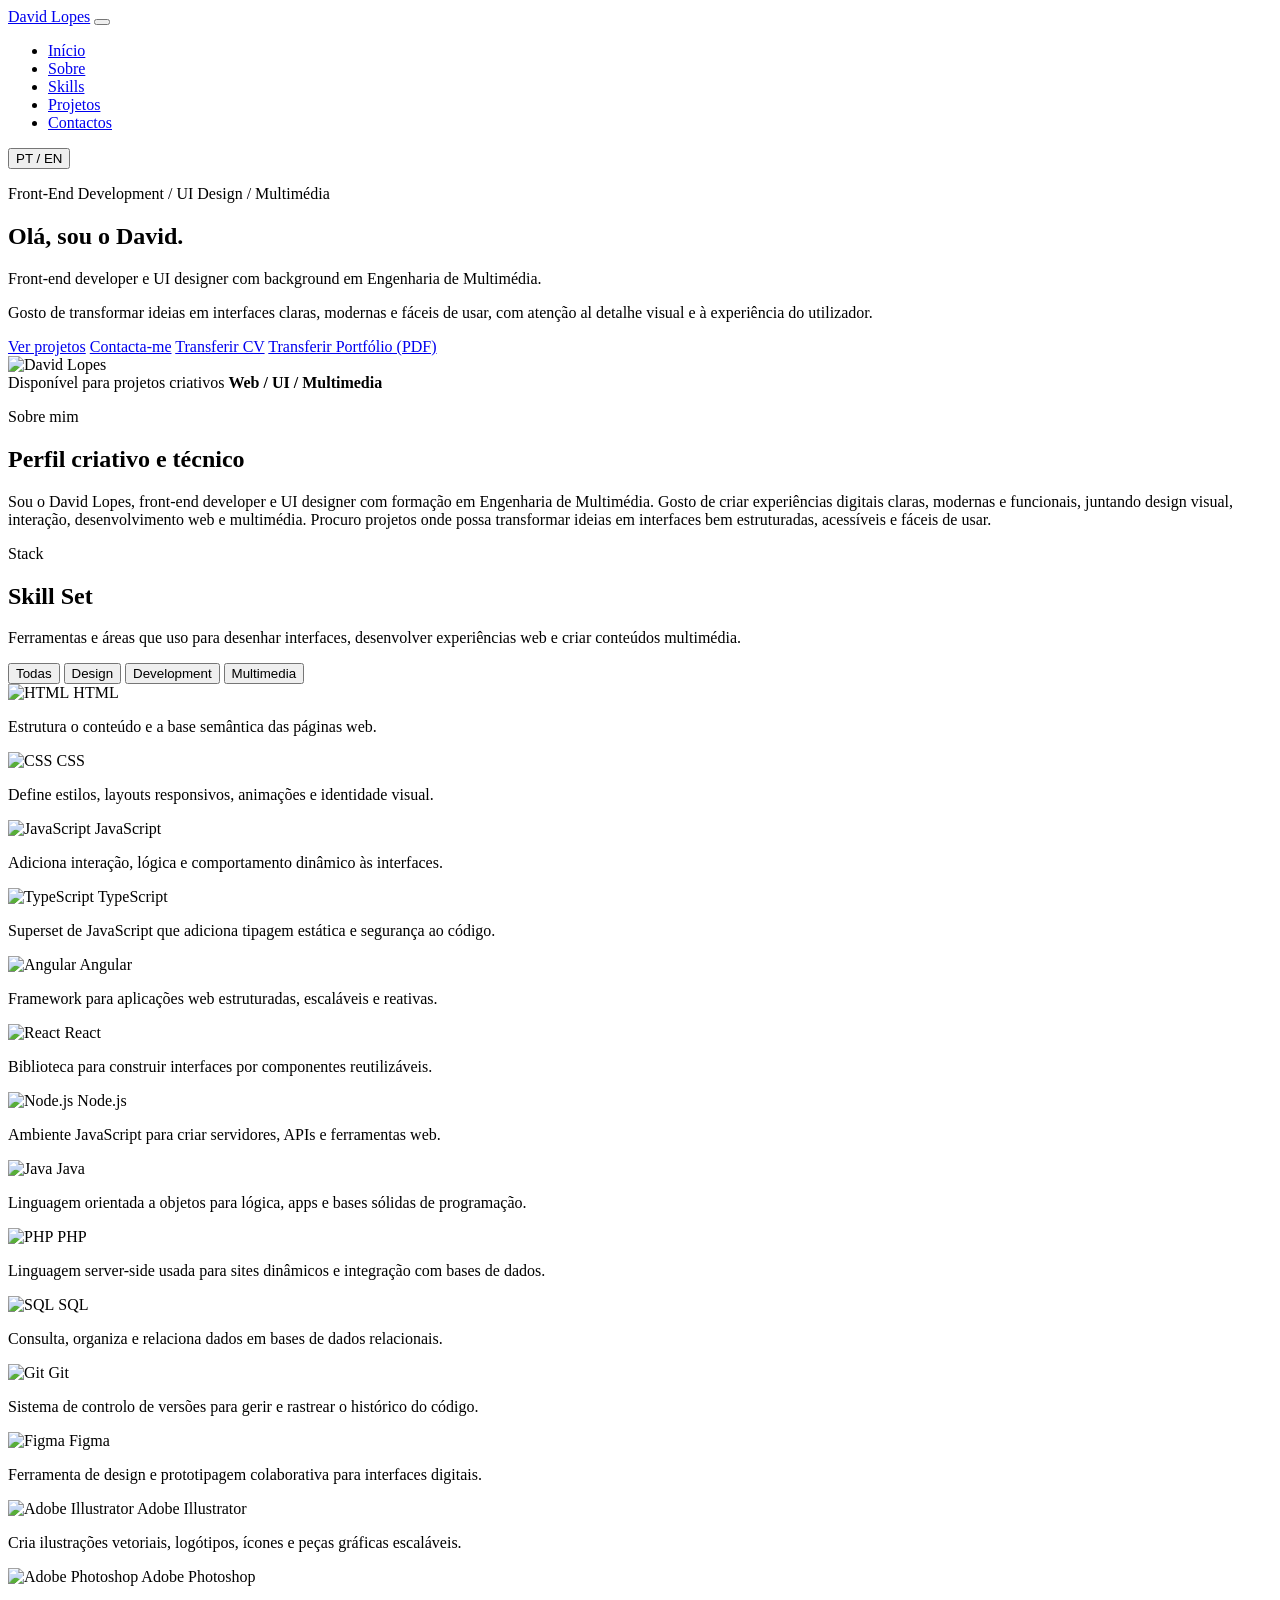
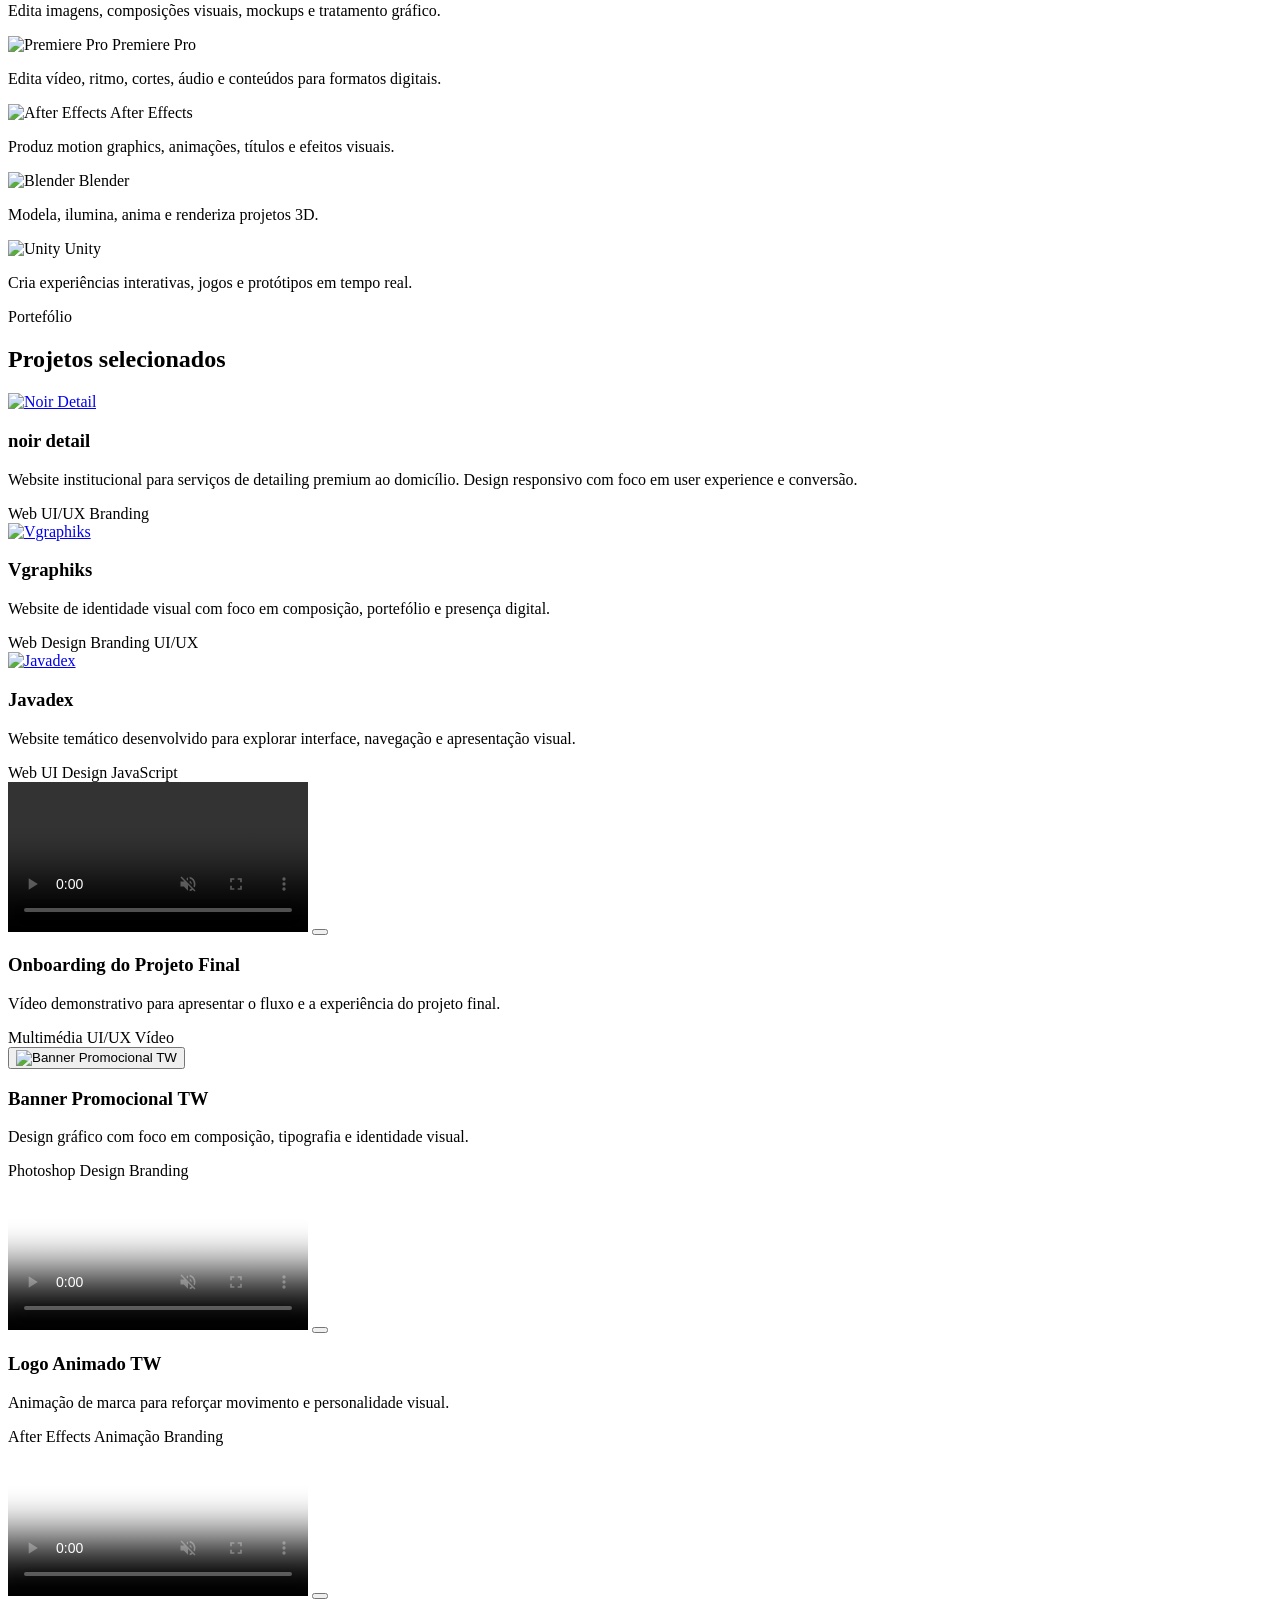
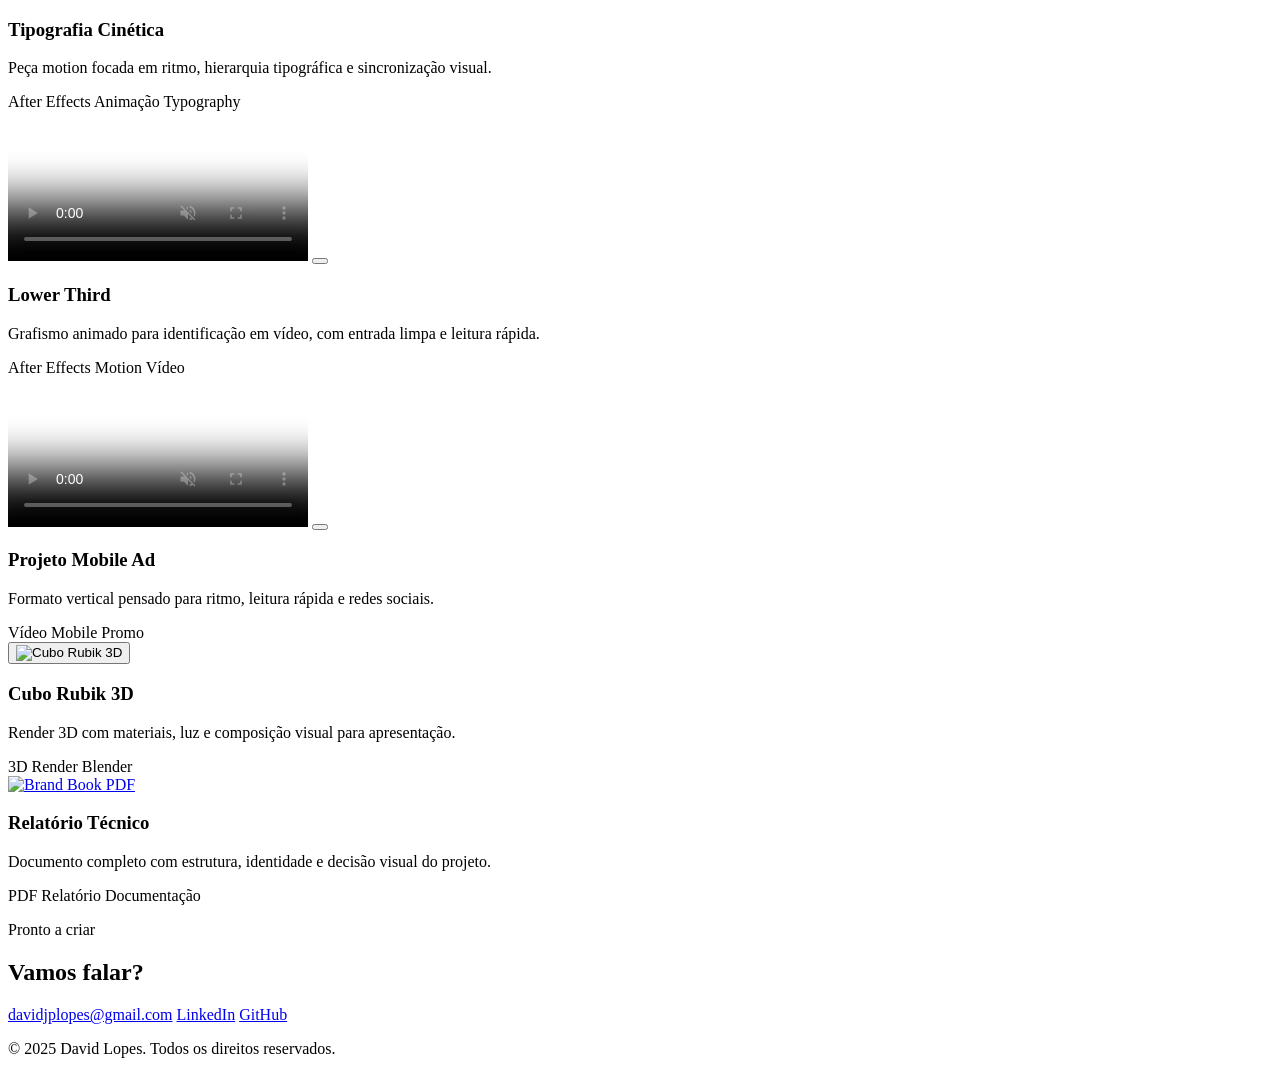
==== index.html @ 5ebc1734 "Add files via upload" ====
<!DOCTYPE html>
<html lang="pt-PT">
<head>
  <meta charset="UTF-8" />
  <meta name="viewport" content="width=device-width, initial-scale=1.0" />
  <meta name="description" content="Portefólio de David Lopes, front-end developer, UI designer e engenheiro multimédia." data-i18n-attr="content:meta.description" />
  <title data-i18n="meta.title">Portefólio | David Lopes</title>
  <link rel="icon" href="files/logo.svg" type="image/svg+xml" />
  <link rel="stylesheet" href="style.css" />
</head>
<body>
  <header class="site-header">
    <nav class="navbar" aria-label="Navegação principal" data-i18n-attr="aria-label:nav.aria">
      <a href="#home" class="logo">David Lopes</a>
      <button class="menu-toggle" type="button" aria-label="Abrir menu" aria-expanded="false" data-i18n-attr="aria-label:nav.menu">
        <span></span>
        <span></span>
        <span></span>
      </button>
      <ul class="nav-links">
        <li><a href="#home" data-i18n="nav.home">Início</a></li>
        <li><a href="#about" data-i18n="nav.about">Sobre</a></li>
        <li><a href="#skills" data-i18n="nav.skills">Skills</a></li>
        <li><a href="#projetos" data-i18n="nav.projects">Projetos</a></li>
        <li><a href="#contacto" data-i18n="nav.contacts">Contactos</a></li>
      </ul>
      <button class="language-toggle" type="button" aria-label="Switch to English" data-lang-toggle>
        <span data-i18n="language.current">PT</span>
        <span aria-hidden="true">/</span>
        <span data-i18n="language.next">EN</span>
      </button>
    </nav>
  </header>

  <main>
    <section id="home" class="hero section reveal">
      <div class="hero-content">
        <p class="eyebrow" data-i18n="hero.eyebrow">Front-End Development / UI Design / Multimédia</p>
        <h1 data-i18n="hero.title">Olá, sou o David.</h1>
        <p class="hero-kicker" data-i18n="hero.kicker">Front-end developer e UI designer com background em Engenharia de Multimédia.</p>
        <p class="hero-text" data-i18n="hero.text">Gosto de transformar ideias em interfaces claras, modernas e fáceis de usar, com atenção al detalhe visual e à experiência do utilizador.</p>
        <div class="hero-actions">
          <a class="button primary" href="#projetos" data-i18n="hero.projectsCta">Ver projetos</a>
          <a class="button secondary" href="#contacto" data-i18n="hero.contactCta">Contacta-me</a>
          <a class="button secondary" href="files/David_Lopes_CV.pdf" download data-i18n="hero.cvCta">Transferir CV</a>
          <a class="button secondary" href="files/David_Lopes_Portfolio.pdf" download data-i18n="hero.portfolioCta">Transferir Portfólio (PDF)</a>
        </div>
      </div>

      <div class="hero-visual">
        <div class="portrait-card">
          <img src="files/me.png" alt="David Lopes" />
          <div class="portrait-caption">
            <span data-i18n="hero.portraitLabel">Disponível para projetos criativos</span>
            <strong>Web / UI / Multimedia</strong>
          </div>
        </div>
      </div>
    </section>

    <section id="about" class="about section reveal">
      <div class="section-heading">
        <p class="eyebrow" data-i18n="about.eyebrow">Sobre mim</p>
        <h2 data-i18n="about.title">Perfil criativo e técnico</h2>
      </div>
      <div class="about-content">
        <p data-i18n="about.text">Sou o David Lopes, front-end developer e UI designer com formação em Engenharia de Multimédia. Gosto de criar experiências digitais claras, modernas e funcionais, juntando design visual, interação, desenvolvimento web e multimédia. Procuro projetos onde possa transformar ideias em interfaces bem estruturadas, acessíveis e fáceis de usar.</p>
      </div>
    </section>

    <section id="skills" class="skills-section section reveal">
      <div class="section-heading">
        <p class="eyebrow" data-i18n="skills.eyebrow">Stack</p>
        <h2 data-i18n="skills.title">Skill Set</h2>
        <p class="section-intro" data-i18n="skills.intro">Ferramentas e áreas que uso para desenhar interfaces, desenvolver experiências web e criar conteúdos multimédia.</p>
      </div>
      <div class="skill-categories" aria-label="Categorias de competências" data-i18n-attr="aria-label:skills.categoriesAria">
        <button class="category-btn active" data-filter="all" data-i18n="skills.filter.all">Todas</button>
        <button class="category-btn" data-filter="design" data-i18n="skills.design">Design</button>
        <button class="category-btn" data-filter="development" data-i18n="skills.development">Development</button>
        <button class="category-btn" data-filter="multimedia" data-i18n="skills.multimedia">Multimedia</button>
      </div>
      <div class="skills-grid">
        <article class="skill-card" tabindex="0" data-category="development">
          <img src="https://skillicons.dev/icons?i=html" alt="HTML" />
          <span>HTML</span>
          <p class="skill-summary" data-i18n="skills.summary.html">Estrutura o conteúdo e a base semântica das páginas web.</p>
        </article>
        <article class="skill-card" tabindex="0" data-category="development">
          <img src="https://skillicons.dev/icons?i=css" alt="CSS" />
          <span>CSS</span>
          <p class="skill-summary" data-i18n="skills.summary.css">Define estilos, layouts responsivos, animações e identidade visual.</p>
        </article>
        <article class="skill-card" tabindex="0" data-category="development">
          <img src="https://skillicons.dev/icons?i=js" alt="JavaScript" />
          <span>JavaScript</span>
          <p class="skill-summary" data-i18n="skills.summary.javascript">Adiciona interação, lógica e comportamento dinâmico às interfaces.</p>
        </article>
        <article class="skill-card" tabindex="0" data-category="development">
          <img src="https://skillicons.dev/icons?i=ts" alt="TypeScript" />
          <span>TypeScript</span>
          <p class="skill-summary" data-i18n="skills.summary.typescript">Superset de JavaScript que adiciona tipagem estática e segurança ao código.</p>
        </article>
        <article class="skill-card" tabindex="0" data-category="development">
          <img src="https://skillicons.dev/icons?i=angular" alt="Angular" />
          <span>Angular</span>
          <p class="skill-summary" data-i18n="skills.summary.angular">Framework para aplicações web estruturadas, escaláveis e reativas.</p>
        </article>
        <article class="skill-card" tabindex="0" data-category="development">
          <img src="https://skillicons.dev/icons?i=react" alt="React" />
          <span>React</span>
          <p class="skill-summary" data-i18n="skills.summary.react">Biblioteca para construir interfaces por componentes reutilizáveis.</p>
        </article>
        <article class="skill-card" tabindex="0" data-category="development">
          <img src="https://skillicons.dev/icons?i=nodejs" alt="Node.js" />
          <span>Node.js</span>
          <p class="skill-summary" data-i18n="skills.summary.nodejs">Ambiente JavaScript para criar servidores, APIs e ferramentas web.</p>
        </article>
        <article class="skill-card" tabindex="0" data-category="development">
          <img src="https://skillicons.dev/icons?i=java" alt="Java" />
          <span>Java</span>
          <p class="skill-summary" data-i18n="skills.summary.java">Linguagem orientada a objetos para lógica, apps e bases sólidas de programação.</p>
        </article>
        <article class="skill-card" tabindex="0" data-category="development">
          <img src="https://skillicons.dev/icons?i=php" alt="PHP" />
          <span>PHP</span>
          <p class="skill-summary" data-i18n="skills.summary.php">Linguagem server-side usada para sites dinâmicos e integração com bases de dados.</p>
        </article>
        <article class="skill-card" tabindex="0" data-category="development">
          <img class="framed-skill-icon" src="https://cdn.jsdelivr.net/gh/devicons/devicon/icons/azuresqldatabase/azuresqldatabase-original.svg" alt="SQL" />
          <span>SQL</span>
          <p class="skill-summary" data-i18n="skills.summary.sql">Consulta, organiza e relaciona dados em bases de dados relacionais.</p>
        </article>
        <article class="skill-card" tabindex="0" data-category="development">
          <img src="https://skillicons.dev/icons?i=git" alt="Git" />
          <span>Git</span>
          <p class="skill-summary" data-i18n="skills.summary.git">Sistema de controlo de versões para gerir e rastrear o histórico do código.</p>
        </article>
        <article class="skill-card" tabindex="0" data-category="design">
          <img src="https://skillicons.dev/icons?i=figma" alt="Figma" />
          <span>Figma</span>
          <p class="skill-summary" data-i18n="skills.summary.figma">Ferramenta de design e prototipagem colaborativa para interfaces digitais.</p>
        </article>
        <article class="skill-card" tabindex="0" data-category="design">
          <img src="https://skillicons.dev/icons?i=ai" alt="Adobe Illustrator" />
          <span>Adobe Illustrator</span>
          <p class="skill-summary" data-i18n="skills.summary.illustrator">Cria ilustrações vetoriais, logótipos, ícones e peças gráficas escaláveis.</p>
        </article>
        <article class="skill-card" tabindex="0" data-category="design multimedia">
          <img src="https://skillicons.dev/icons?i=ps" alt="Adobe Photoshop" />
          <span>Adobe Photoshop</span>
          <p class="skill-summary" data-i18n="skills.summary.photoshop">Edita imagens, composições visuais, mockups e tratamento gráfico.</p>
        </article>
        <article class="skill-card" tabindex="0" data-category="multimedia">
          <img src="https://skillicons.dev/icons?i=pr" alt="Premiere Pro" />
          <span>Premiere Pro</span>
          <p class="skill-summary" data-i18n="skills.summary.premiere">Edita vídeo, ritmo, cortes, áudio e conteúdos para formatos digitais.</p>
        </article>
        <article class="skill-card" tabindex="0" data-category="multimedia">
          <img src="https://skillicons.dev/icons?i=ae" alt="After Effects" />
          <span>After Effects</span>
          <p class="skill-summary" data-i18n="skills.summary.afterEffects">Produz motion graphics, animações, títulos e efeitos visuais.</p>
        </article>
        <article class="skill-card" tabindex="0" data-category="multimedia design">
          <img src="https://skillicons.dev/icons?i=blender" alt="Blender" />
          <span>Blender</span>
          <p class="skill-summary" data-i18n="skills.summary.blender">Modela, ilumina, anima e renderiza projetos 3D.</p>
        </article>
        <article class="skill-card" tabindex="0" data-category="multimedia">
          <img src="https://skillicons.dev/icons?i=unity" alt="Unity" />
          <span>Unity</span>
          <p class="skill-summary" data-i18n="skills.summary.unity">Cria experiências interativas, jogos e protótipos em tempo real.</p>
        </article>
      </div>
    </section>

    <section id="projetos" class="projects section reveal">
      <div class="section-heading">
        <p class="eyebrow" data-i18n="projects.eyebrow">Portefólio</p>
        <h2 data-i18n="projects.title">Projetos selecionados</h2>
      </div>

      <div class="projects-grid">
        <!-- WEBSITES -->
        <article class="project-card">
          <a class="image-button" href="https://dlopes02.github.io/NoirDetail/" target="_blank" rel="noreferrer" aria-label="Abrir Noir Detail" data-i18n-attr="aria-label:projects.noirDetailAria">
            <img src="files/noir_detail.svg" alt="Noir Detail" />
          </a>
          <div class="project-info">
            <h3 data-i18n="projects.noirDetail.title">noir detail</h3>
            <p data-i18n="projects.noirDetail.text">Website institucional para serviços de detailing premium ao domicílio. Design responsivo com foco em user experience e conversão.</p>
            <div class="tags">
              <span>Web</span>
              <span>UI/UX</span>
              <span>Branding</span>
            </div>
          </div>
        </article>

        <article class="project-card">
          <a class="image-button" href="https://dlopes02.github.io/V.GRAPHIKS/" target="_blank" rel="noreferrer" aria-label="Abrir Vgraphiks" data-i18n-attr="aria-label:projects.vgraphiksAria">
            <img src="files/vgraphiks.png" alt="Vgraphiks" />
          </a>
          <div class="project-info">
            <h3 data-i18n="projects.vgraphiks.title">Vgraphiks</h3>
            <p data-i18n="projects.vgraphiks.text">Website de identidade visual com foco em composição, portefólio e presença digital.</p>
            <div class="tags">
              <span>Web Design</span>
              <span>Branding</span>
              <span>UI/UX</span>
            </div>
          </div>
        </article>

        <article class="project-card">
          <a class="image-button" href="https://dlopes02.github.io/javadex/" target="_blank" rel="noreferrer" aria-label="Abrir Javadex" data-i18n-attr="aria-label:projects.javadexAria">
            <img src="files/javadex.png" alt="Javadex" />
          </a>
          <div class="project-info">
            <h3 data-i18n="projects.javadex.title">Javadex</h3>
            <p data-i18n="projects.javadex.text">Website temático desenvolvido para explorar interface, navegação e apresentação visual.</p>
            <div class="tags">
              <span>Web</span>
              <span>UI Design</span>
              <span>JavaScript</span>
            </div>
          </div>
        </article>


        <!-- MULTIMEDIA -->
        <article class="project-card">
          <div class="project-media video-container">
            <video class="gallery-video" muted playsinline controls preload="metadata">
              <source src="files/Final_Render_1.mp4" type="video/mp4" />
            </video>
            <button class="video-play" type="button" aria-label="Reproduzir vídeo" data-i18n-attr="aria-label:projects.playVideoAria"></button>
          </div>
          <div class="project-info">
            <h3 data-i18n="projects.final.title">Onboarding do Projeto Final</h3>
            <p data-i18n="projects.final.text">Vídeo demonstrativo para apresentar o fluxo e a experiência do projeto final.</p>
            <div class="tags">
              <span data-i18n="tags.multimedia">Multimédia</span>
              <span>UI/UX</span>
              <span data-i18n="tags.video">Vídeo</span>
            </div>
          </div>
        </article>

        <article class="project-card">
          <button class="image-button" type="button" aria-label="Abrir Banner Promocional TW" data-i18n-attr="aria-label:projects.bannerAria">
            <img src="files/ad_logo.png" alt="Banner Promocional TW" />
          </button>
          <div class="project-info">
            <h3 data-i18n="projects.banner.title">Banner Promocional TW</h3>
            <p data-i18n="projects.banner.text">Design gráfico com foco em composição, tipografia e identidade visual.</p>
            <div class="tags">
              <span>Photoshop</span>
              <span>Design</span>
              <span>Branding</span>
            </div>
          </div>
        </article>

        <article class="project-card">
          <div class="project-media video-container">
            <video class="gallery-video" muted playsinline controls preload="metadata" poster="files/logo_animado_thumb.jpg">
              <source src="files/logo_com_som_final.mp4" type="video/mp4" />
            </video>
            <button class="video-play" type="button" aria-label="Reproduzir vídeo" data-i18n-attr="aria-label:projects.playVideoAria"></button>
          </div>
          <div class="project-info">
            <h3 data-i18n="projects.logo.title">Logo Animado TW</h3>
            <p data-i18n="projects.logo.text">Animação de marca para reforçar movimento e personalidade visual.</p>
            <div class="tags">
              <span>After Effects</span>
              <span data-i18n="tags.animation">Animação</span>
              <span>Branding</span>
            </div>
          </div>
        </article>

        <article class="project-card">
          <div class="project-media video-container">
            <video class="gallery-video" muted playsinline controls preload="metadata" poster="files/kinetic_typo.png">
              <source src="files/Tipografia_Cinetica.mp4" type="video/mp4" />
            </video>
            <button class="video-play" type="button" aria-label="Reproduzir vídeo" data-i18n-attr="aria-label:projects.playVideoAria"></button>
          </div>
          <div class="project-info">
            <h3 data-i18n="projects.kinetic.title">Tipografia Cinética</h3>
            <p data-i18n="projects.kinetic.text">Peça motion focada em ritmo, hierarquia tipográfica e sincronização visual.</p>
            <div class="tags">
              <span>After Effects</span>
              <span data-i18n="tags.animation">Animação</span>
              <span>Typography</span>
            </div>
          </div>
        </article>

        <article class="project-card">
          <div class="project-media video-container">
            <video class="gallery-video" muted playsinline controls preload="metadata" poster="files/lower_third.png">
              <source src="files/Lower_third.mp4" type="video/mp4" />
            </video>
            <button class="video-play" type="button" aria-label="Reproduzir vídeo" data-i18n-attr="aria-label:projects.playVideoAria"></button>
          </div>
          <div class="project-info">
            <h3 data-i18n="projects.lowerThird.title">Lower Third</h3>
            <p data-i18n="projects.lowerThird.text">Grafismo animado para identificação em vídeo, com entrada limpa e leitura rápida.</p>
            <div class="tags">
              <span>After Effects</span>
              <span>Motion</span>
              <span data-i18n="tags.video">Vídeo</span>
            </div>
          </div>
        </article>

        <article class="project-card">
          <div class="project-media video-container">
            <video class="gallery-video" muted playsinline controls preload="metadata" poster="files/mobile_ad_thumb.jpg">
              <source src="files/ad_mobile_projeto.mp4" type="video/mp4" />
            </video>
            <button class="video-play" type="button" aria-label="Reproduzir vídeo" data-i18n-attr="aria-label:projects.playVideoAria"></button>
          </div>
          <div class="project-info">
            <h3 data-i18n="projects.mobile.title">Projeto Mobile Ad</h3>
            <p data-i18n="projects.mobile.text">Formato vertical pensado para ritmo, leitura rápida e redes sociais.</p>
            <div class="tags">
              <span data-i18n="tags.video">Vídeo</span>
              <span>Mobile</span>
              <span>Promo</span>
            </div>
          </div>
        </article>


        <!-- 3D -->
        <article class="project-card">
          <button class="image-button" type="button" aria-label="Abrir Cubo Rubik 3D" data-i18n-attr="aria-label:projects.cubeAria">
            <img src="files/cubo_rubik.jpg" alt="Cubo Rubik 3D" />
          </button>
          <div class="project-info">
            <h3>Cubo Rubik 3D</h3>
            <p data-i18n="projects.cube.text">Render 3D com materiais, luz e composição visual para apresentação.</p>
            <div class="tags">
              <span>3D</span>
              <span>Render</span>
              <span>Blender</span>
            </div>
          </div>
        </article>


        <!-- PDF -->
        <article class="project-card">
          <a class="image-button" href="files/Brand_Book.pdf" target="_blank" rel="noreferrer" aria-label="Abrir Brand Book PDF" data-i18n-attr="aria-label:projects.brandBookAria">
            <img src="files/brandbook.png" alt="Brand Book PDF" />
          </a>
          <div class="project-info">
            <h3 data-i18n="projects.report.title">Relatório Técnico</h3>
            <p data-i18n="projects.report.text">Documento completo com estrutura, identidade e decisão visual do projeto.</p>
            <div class="tags">
              <span>PDF</span>
              <span data-i18n="tags.report">Relatório</span>
              <span data-i18n="tags.documentation">Documentação</span>
            </div>
          </div>
        </article>
      </div>
    </section>
    

    <section id="contacto" class="contact section reveal">
      <div>
        <p class="eyebrow" data-i18n="contact.eyebrow">Pronto a criar</p>
        <h2 data-i18n="contact.title">Vamos falar?</h2>
      </div>
      <div class="contact-actions">
        <a class="button primary" href="https://mail.google.com/mail/?view=cm&fs=1&to=davidjplopes@gmail.com" target="_blank" rel="noreferrer">davidjplopes@gmail.com</a>
        <a class="button secondary" href="https://www.linkedin.com/in/david-lopes-774a16228/" target="_blank" rel="noreferrer">LinkedIn</a>
        <a class="button secondary" href="https://github.com/dlopes02" target="_blank" rel="noreferrer">GitHub</a>
      </div>
    </section>
  </main>

  <footer class="site-footer">
    <p data-i18n="footer.rights">&copy; 2025 David Lopes. Todos os direitos reservados.</p>
  </footer>

  <script src="script.js"></script>
</body>
</html>
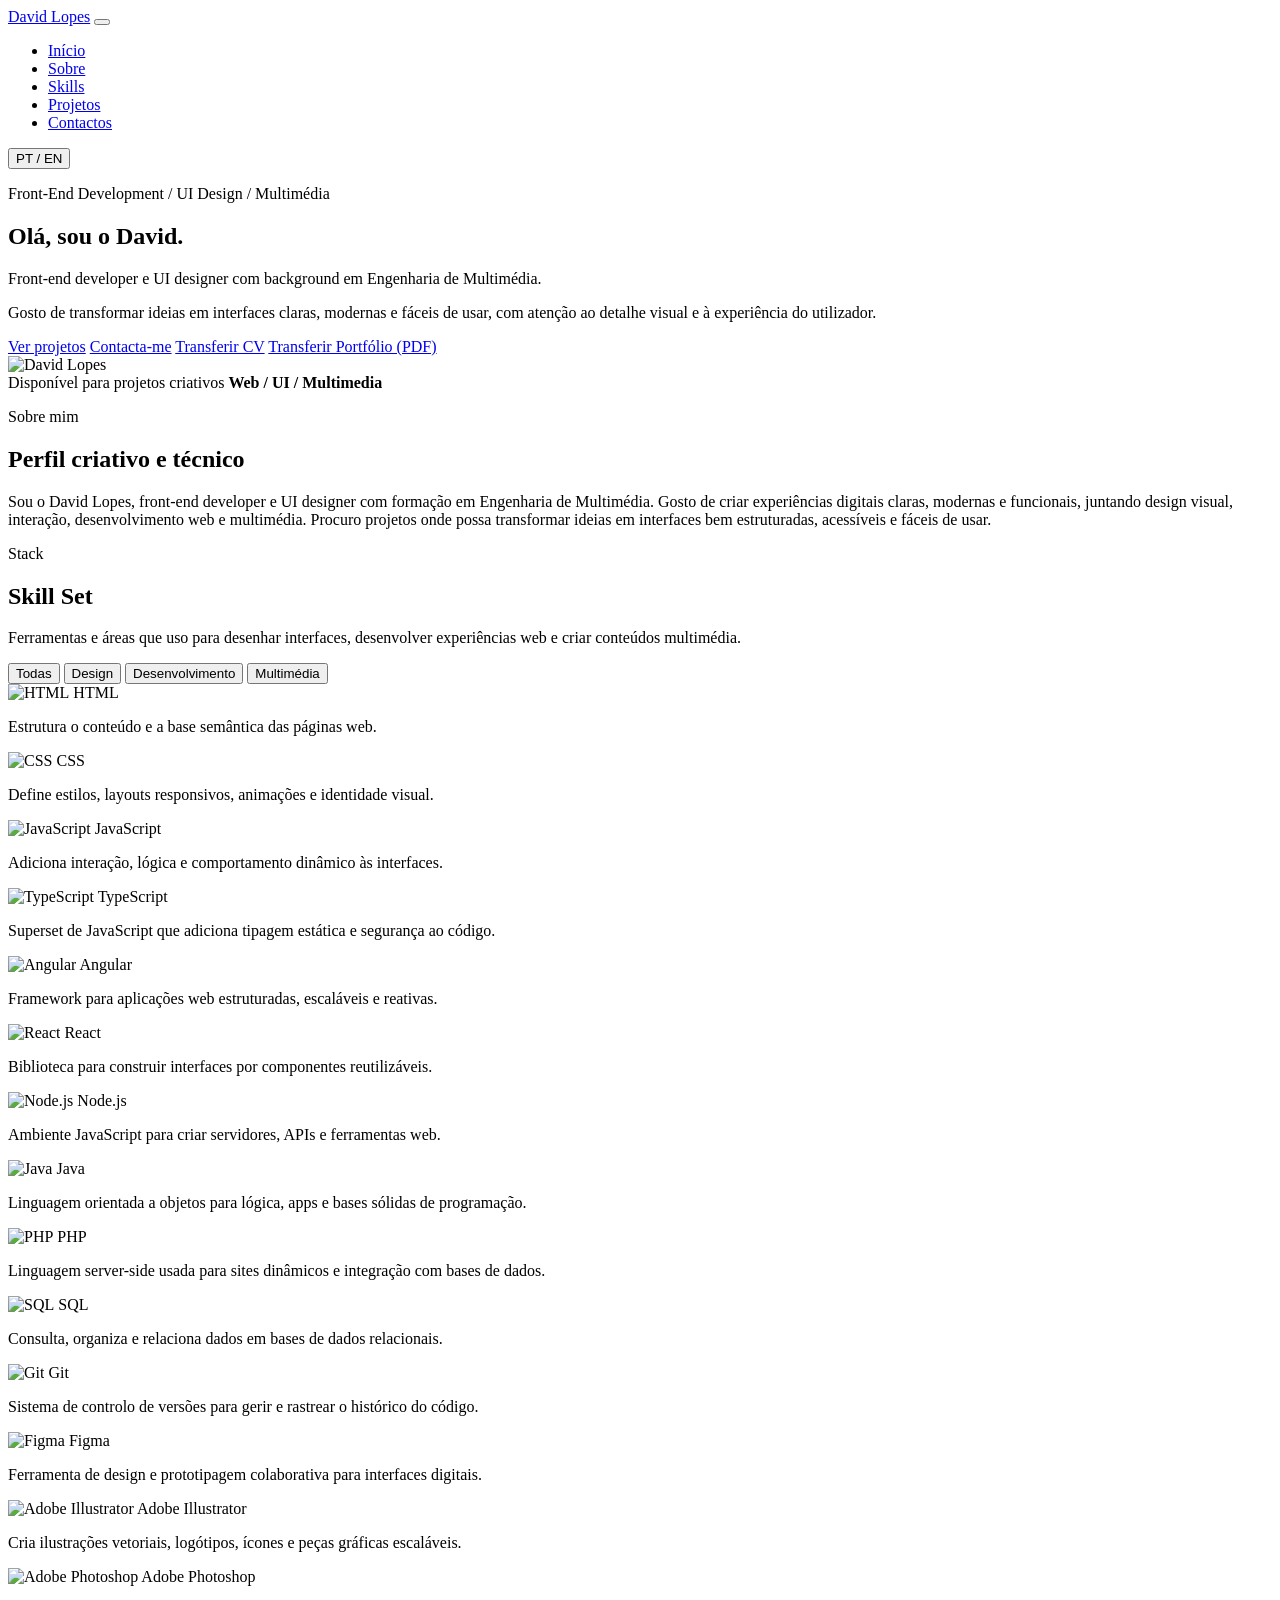
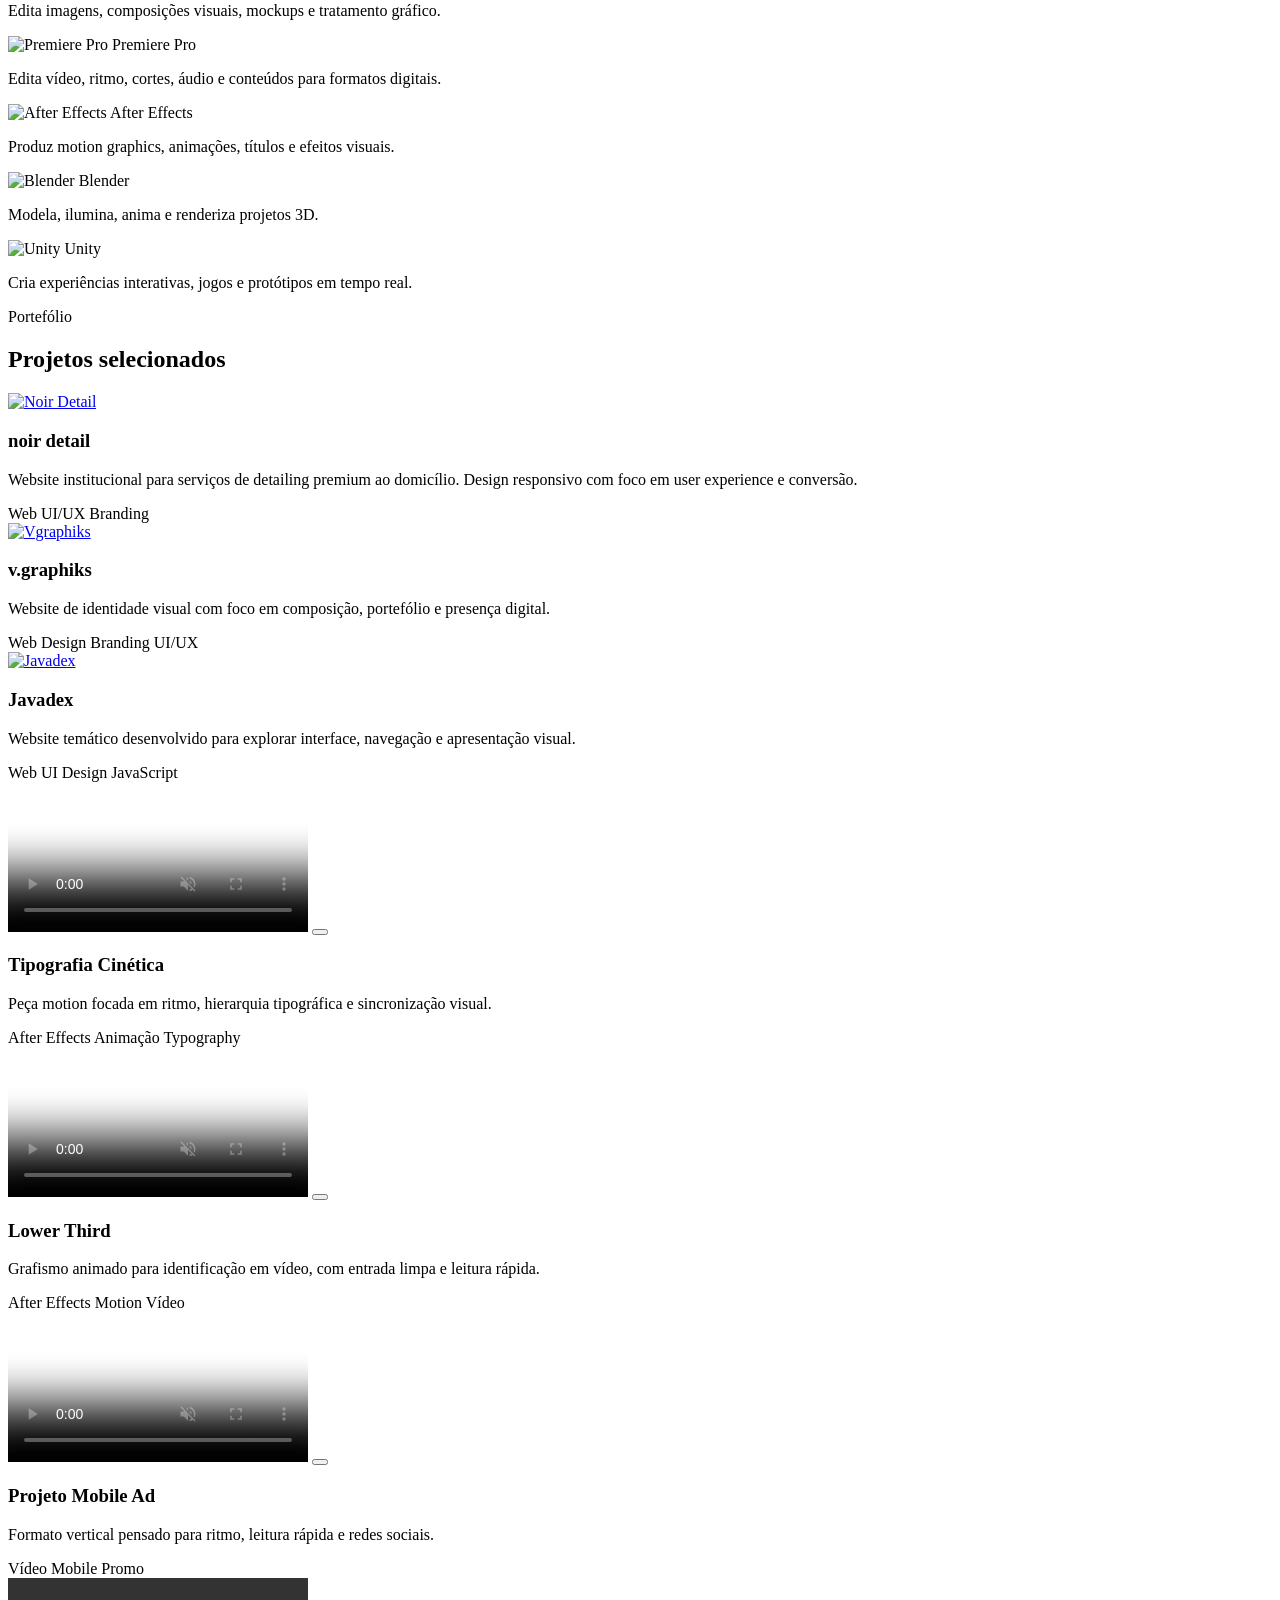
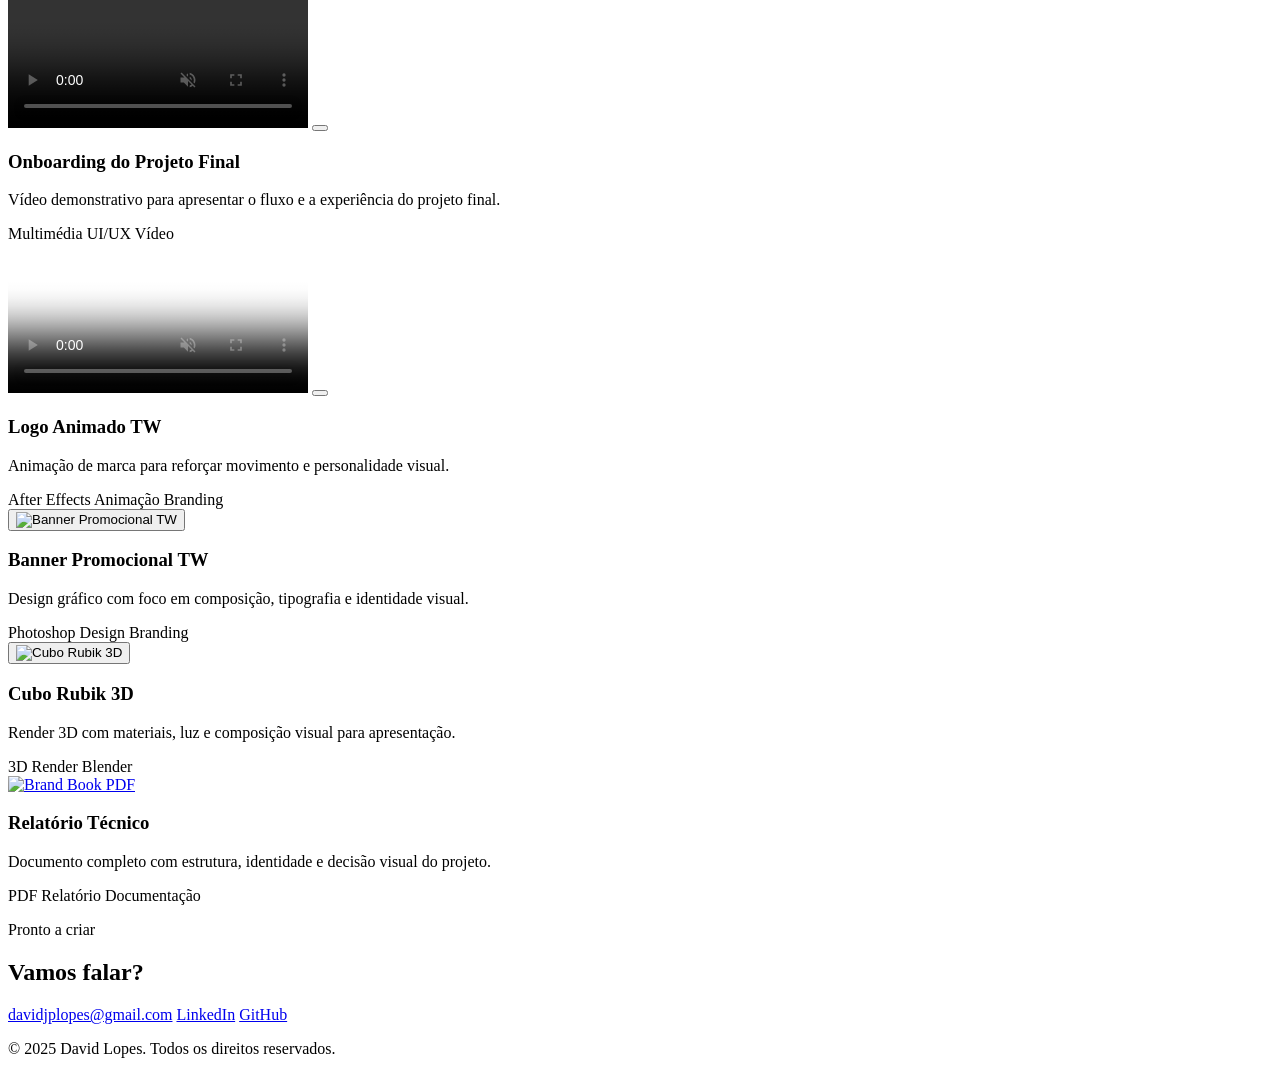
==== commit 4af5600c: "Add files via upload" ====
--- a/index.html
+++ b/index.html
@@ -231,6 +231,60 @@
         <!-- MULTIMEDIA -->
         <article class="project-card">
           <div class="project-media video-container">
+            <video class="gallery-video" muted playsinline controls preload="metadata" poster="files/kinetic_typo.png">
+              <source src="files/Tipografia_Cinetica.mp4" type="video/mp4" />
+            </video>
+            <button class="video-play" type="button" aria-label="Reproduzir vídeo" data-i18n-attr="aria-label:projects.playVideoAria"></button>
+          </div>
+          <div class="project-info">
+            <h3 data-i18n="projects.kinetic.title">Tipografia Cinética</h3>
+            <p data-i18n="projects.kinetic.text">Peça motion focada em ritmo, hierarquia tipográfica e sincronização visual.</p>
+            <div class="tags">
+              <span>After Effects</span>
+              <span data-i18n="tags.animation">Animação</span>
+              <span>Typography</span>
+            </div>
+          </div>
+        </article>
+
+        <article class="project-card">
+          <div class="project-media video-container">
+            <video class="gallery-video" muted playsinline controls preload="metadata" poster="files/lower_third.png">
+              <source src="files/Lower_third.mp4" type="video/mp4" />
+            </video>
+            <button class="video-play" type="button" aria-label="Reproduzir vídeo" data-i18n-attr="aria-label:projects.playVideoAria"></button>
+          </div>
+          <div class="project-info">
+            <h3 data-i18n="projects.lowerThird.title">Lower Third</h3>
+            <p data-i18n="projects.lowerThird.text">Grafismo animado para identificação em vídeo, com entrada limpa e leitura rápida.</p>
+            <div class="tags">
+              <span>After Effects</span>
+              <span>Motion</span>
+              <span data-i18n="tags.video">Vídeo</span>
+            </div>
+          </div>
+        </article>
+
+        <article class="project-card">
+          <div class="project-media video-container">
+            <video class="gallery-video" muted playsinline controls preload="metadata" poster="files/mobile_ad_thumb.jpg">
+              <source src="files/ad_mobile_projeto.mp4" type="video/mp4" />
+            </video>
+            <button class="video-play" type="button" aria-label="Reproduzir vídeo" data-i18n-attr="aria-label:projects.playVideoAria"></button>
+          </div>
+          <div class="project-info">
+            <h3 data-i18n="projects.mobile.title">Projeto Mobile Ad</h3>
+            <p data-i18n="projects.mobile.text">Formato vertical pensado para ritmo, leitura rápida e redes sociais.</p>
+            <div class="tags">
+              <span data-i18n="tags.video">Vídeo</span>
+              <span>Mobile</span>
+              <span>Promo</span>
+            </div>
+          </div>
+        </article>
+
+        <article class="project-card">
+          <div class="project-media video-container">
             <video class="gallery-video" muted playsinline controls preload="metadata">
               <source src="files/Final_Render_1.mp4" type="video/mp4" />
             </video>
@@ -248,6 +302,24 @@
         </article>
 
         <article class="project-card">
+          <div class="project-media video-container">
+            <video class="gallery-video" muted playsinline controls preload="metadata" poster="files/logo_animado_thumb.jpg">
+              <source src="files/logo_com_som_final.mp4" type="video/mp4" />
+            </video>
+            <button class="video-play" type="button" aria-label="Reproduzir vídeo" data-i18n-attr="aria-label:projects.playVideoAria"></button>
+          </div>
+          <div class="project-info">
+            <h3 data-i18n="projects.logo.title">Logo Animado TW</h3>
+            <p data-i18n="projects.logo.text">Animação de marca para reforçar movimento e personalidade visual.</p>
+            <div class="tags">
+              <span>After Effects</span>
+              <span data-i18n="tags.animation">Animação</span>
+              <span>Branding</span>
+            </div>
+          </div>
+        </article>
+
+        <article class="project-card">
           <button class="image-button" type="button" aria-label="Abrir Banner Promocional TW" data-i18n-attr="aria-label:projects.bannerAria">
             <img src="files/ad_logo.png" alt="Banner Promocional TW" />
           </button>
@@ -258,78 +330,6 @@
               <span>Photoshop</span>
               <span>Design</span>
               <span>Branding</span>
-            </div>
-          </div>
-        </article>
-
-        <article class="project-card">
-          <div class="project-media video-container">
-            <video class="gallery-video" muted playsinline controls preload="metadata" poster="files/logo_animado_thumb.jpg">
-              <source src="files/logo_com_som_final.mp4" type="video/mp4" />
-            </video>
-            <button class="video-play" type="button" aria-label="Reproduzir vídeo" data-i18n-attr="aria-label:projects.playVideoAria"></button>
-          </div>
-          <div class="project-info">
-            <h3 data-i18n="projects.logo.title">Logo Animado TW</h3>
-            <p data-i18n="projects.logo.text">Animação de marca para reforçar movimento e personalidade visual.</p>
-            <div class="tags">
-              <span>After Effects</span>
-              <span data-i18n="tags.animation">Animação</span>
-              <span>Branding</span>
-            </div>
-          </div>
-        </article>
-
-        <article class="project-card">
-          <div class="project-media video-container">
-            <video class="gallery-video" muted playsinline controls preload="metadata" poster="files/kinetic_typo.png">
-              <source src="files/Tipografia_Cinetica.mp4" type="video/mp4" />
-            </video>
-            <button class="video-play" type="button" aria-label="Reproduzir vídeo" data-i18n-attr="aria-label:projects.playVideoAria"></button>
-          </div>
-          <div class="project-info">
-            <h3 data-i18n="projects.kinetic.title">Tipografia Cinética</h3>
-            <p data-i18n="projects.kinetic.text">Peça motion focada em ritmo, hierarquia tipográfica e sincronização visual.</p>
-            <div class="tags">
-              <span>After Effects</span>
-              <span data-i18n="tags.animation">Animação</span>
-              <span>Typography</span>
-            </div>
-          </div>
-        </article>
-
-        <article class="project-card">
-          <div class="project-media video-container">
-            <video class="gallery-video" muted playsinline controls preload="metadata" poster="files/lower_third.png">
-              <source src="files/Lower_third.mp4" type="video/mp4" />
-            </video>
-            <button class="video-play" type="button" aria-label="Reproduzir vídeo" data-i18n-attr="aria-label:projects.playVideoAria"></button>
-          </div>
-          <div class="project-info">
-            <h3 data-i18n="projects.lowerThird.title">Lower Third</h3>
-            <p data-i18n="projects.lowerThird.text">Grafismo animado para identificação em vídeo, com entrada limpa e leitura rápida.</p>
-            <div class="tags">
-              <span>After Effects</span>
-              <span>Motion</span>
-              <span data-i18n="tags.video">Vídeo</span>
-            </div>
-          </div>
-        </article>
-
-        <article class="project-card">
-          <div class="project-media video-container">
-            <video class="gallery-video" muted playsinline controls preload="metadata" poster="files/mobile_ad_thumb.jpg">
-              <source src="files/ad_mobile_projeto.mp4" type="video/mp4" />
-            </video>
-            <button class="video-play" type="button" aria-label="Reproduzir vídeo" data-i18n-attr="aria-label:projects.playVideoAria"></button>
-          </div>
-          <div class="project-info">
-            <h3 data-i18n="projects.mobile.title">Projeto Mobile Ad</h3>
-            <p data-i18n="projects.mobile.text">Formato vertical pensado para ritmo, leitura rápida e redes sociais.</p>
-            <div class="tags">
-              <span data-i18n="tags.video">Vídeo</span>
-              <span>Mobile</span>
-              <span>Promo</span>
             </div>
           </div>
         </article>
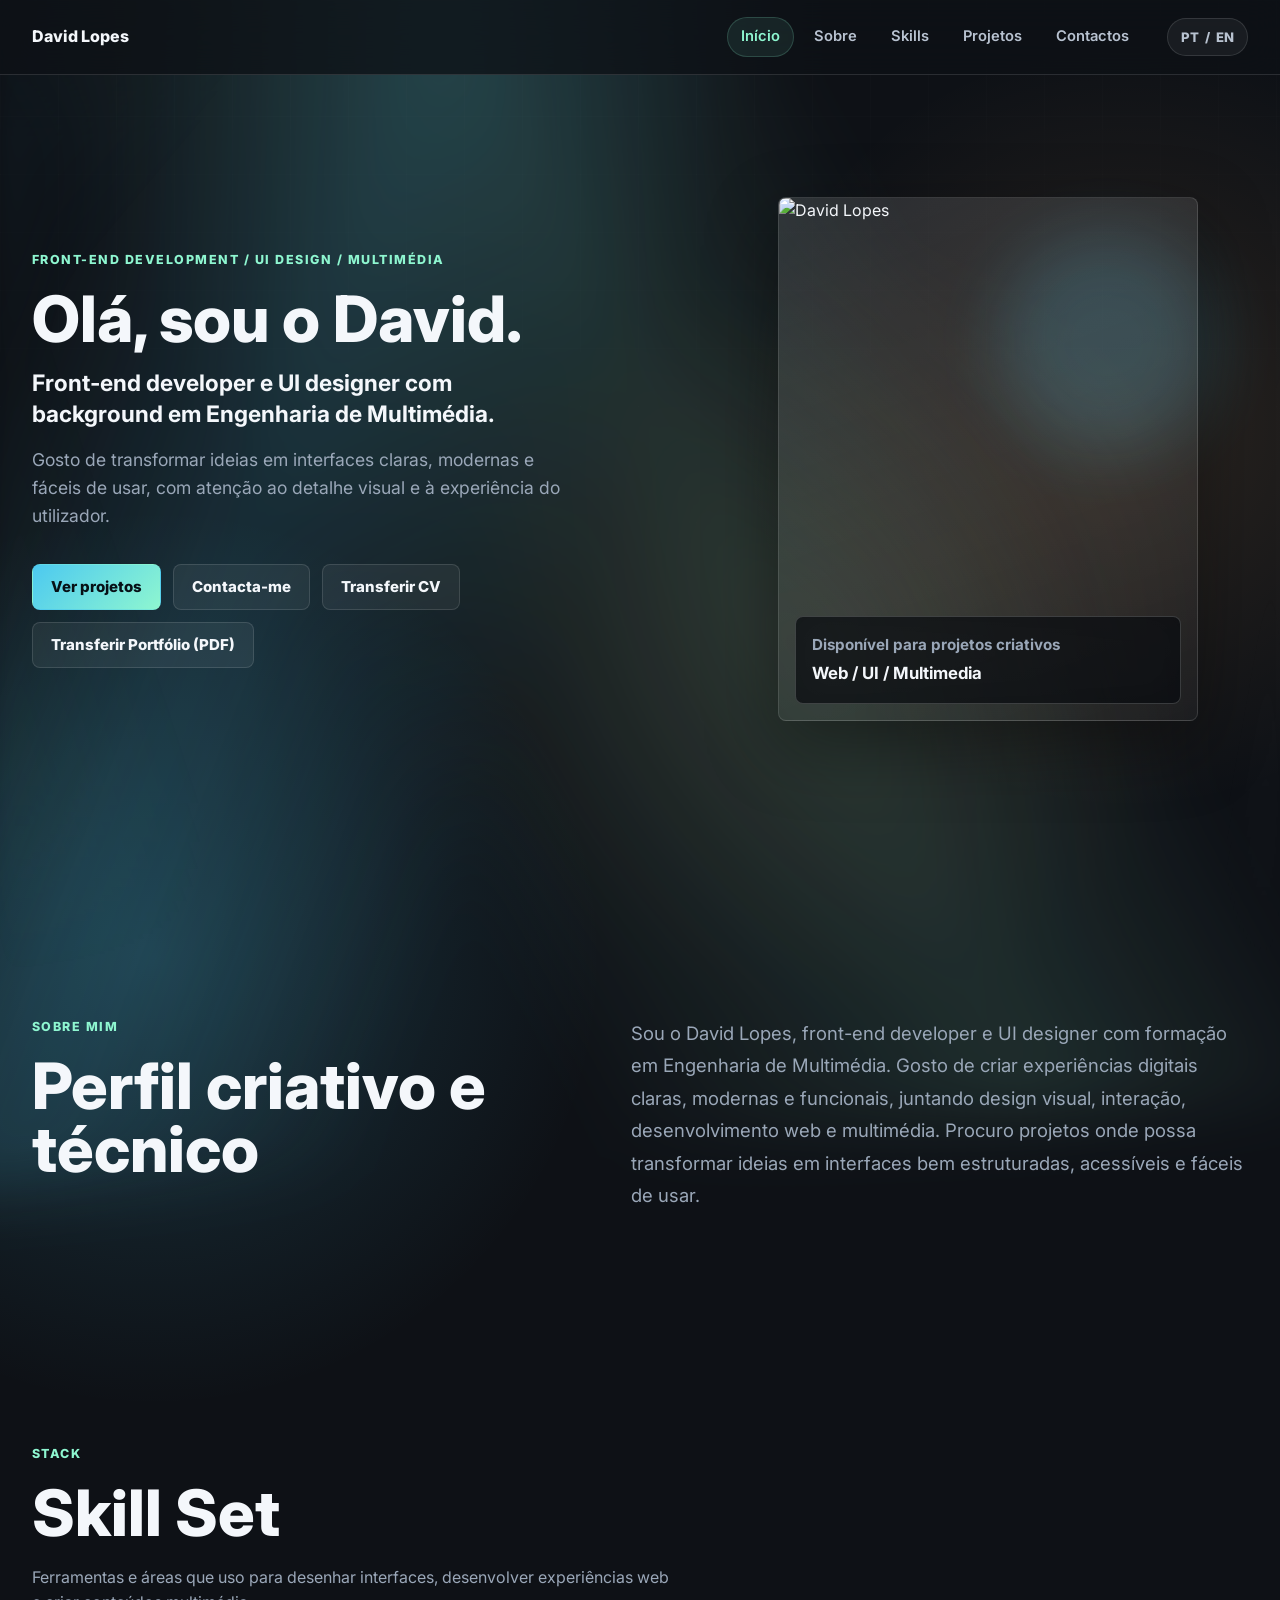
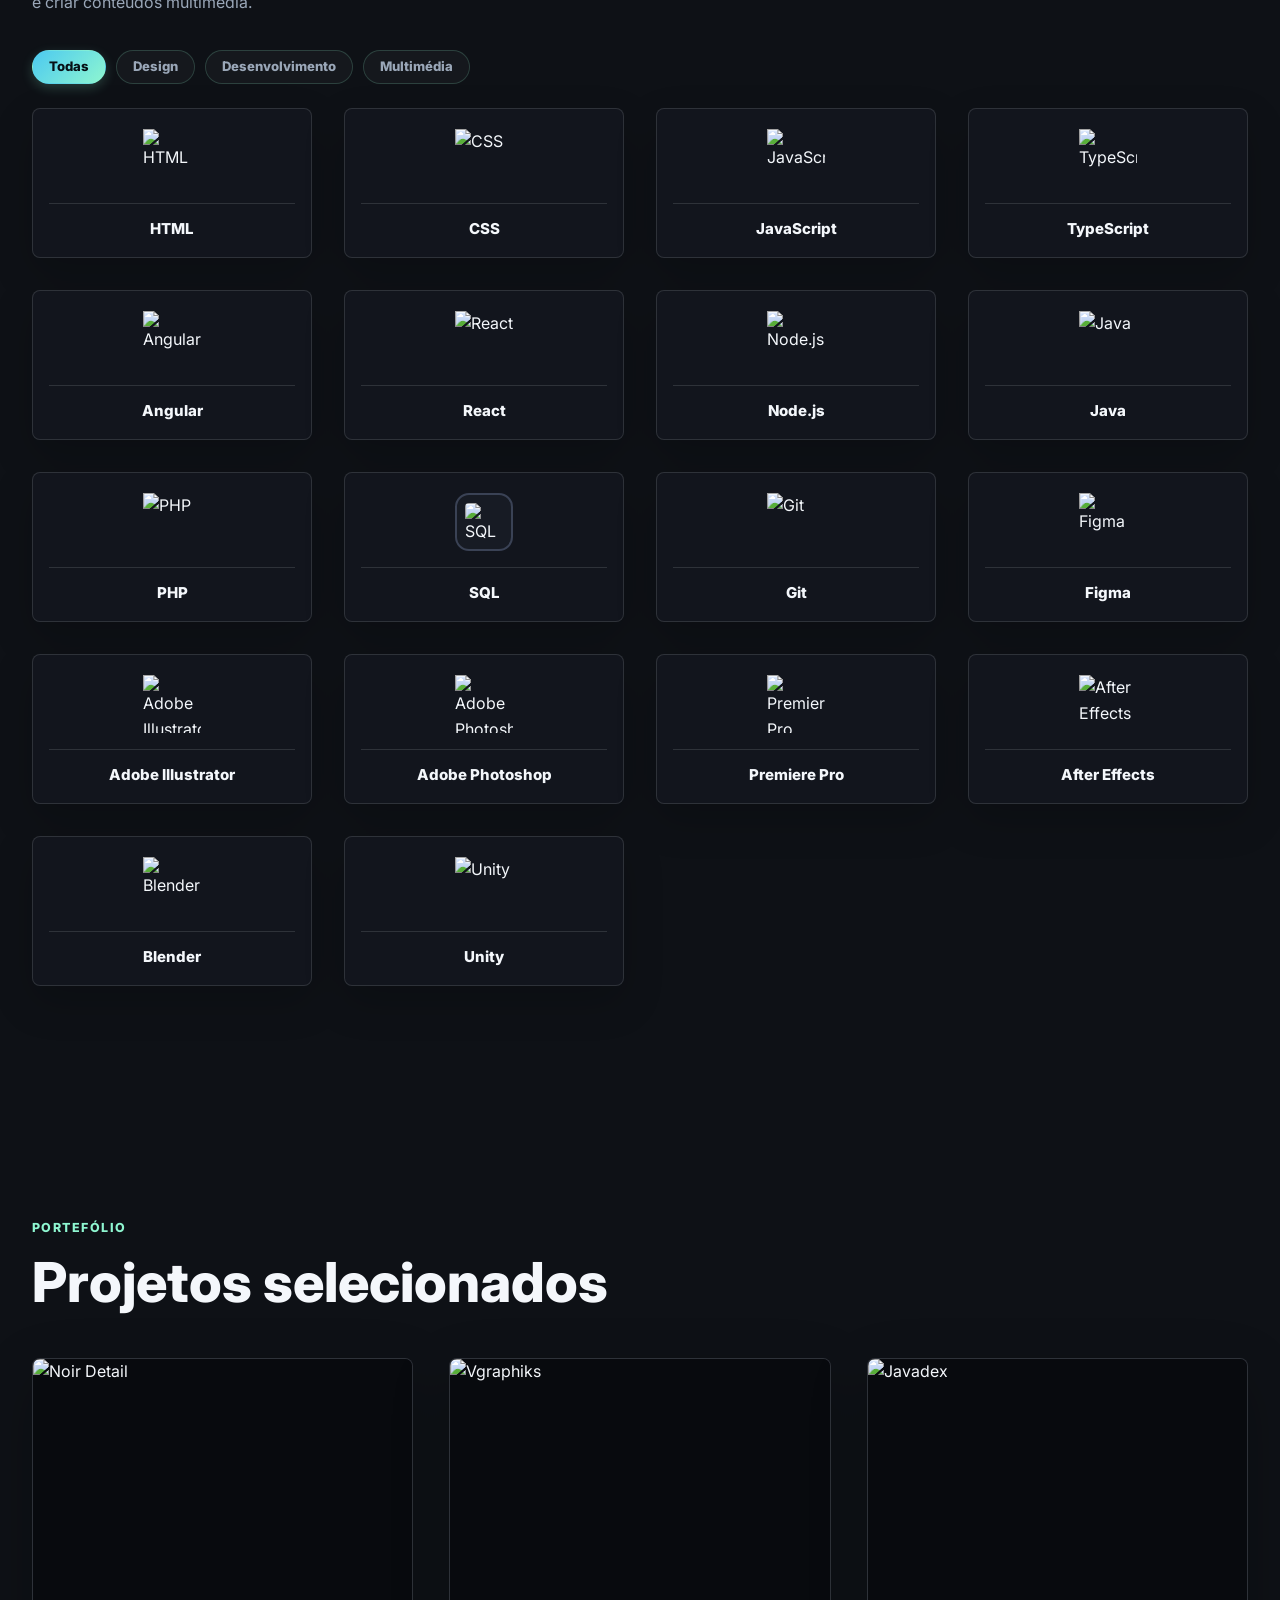
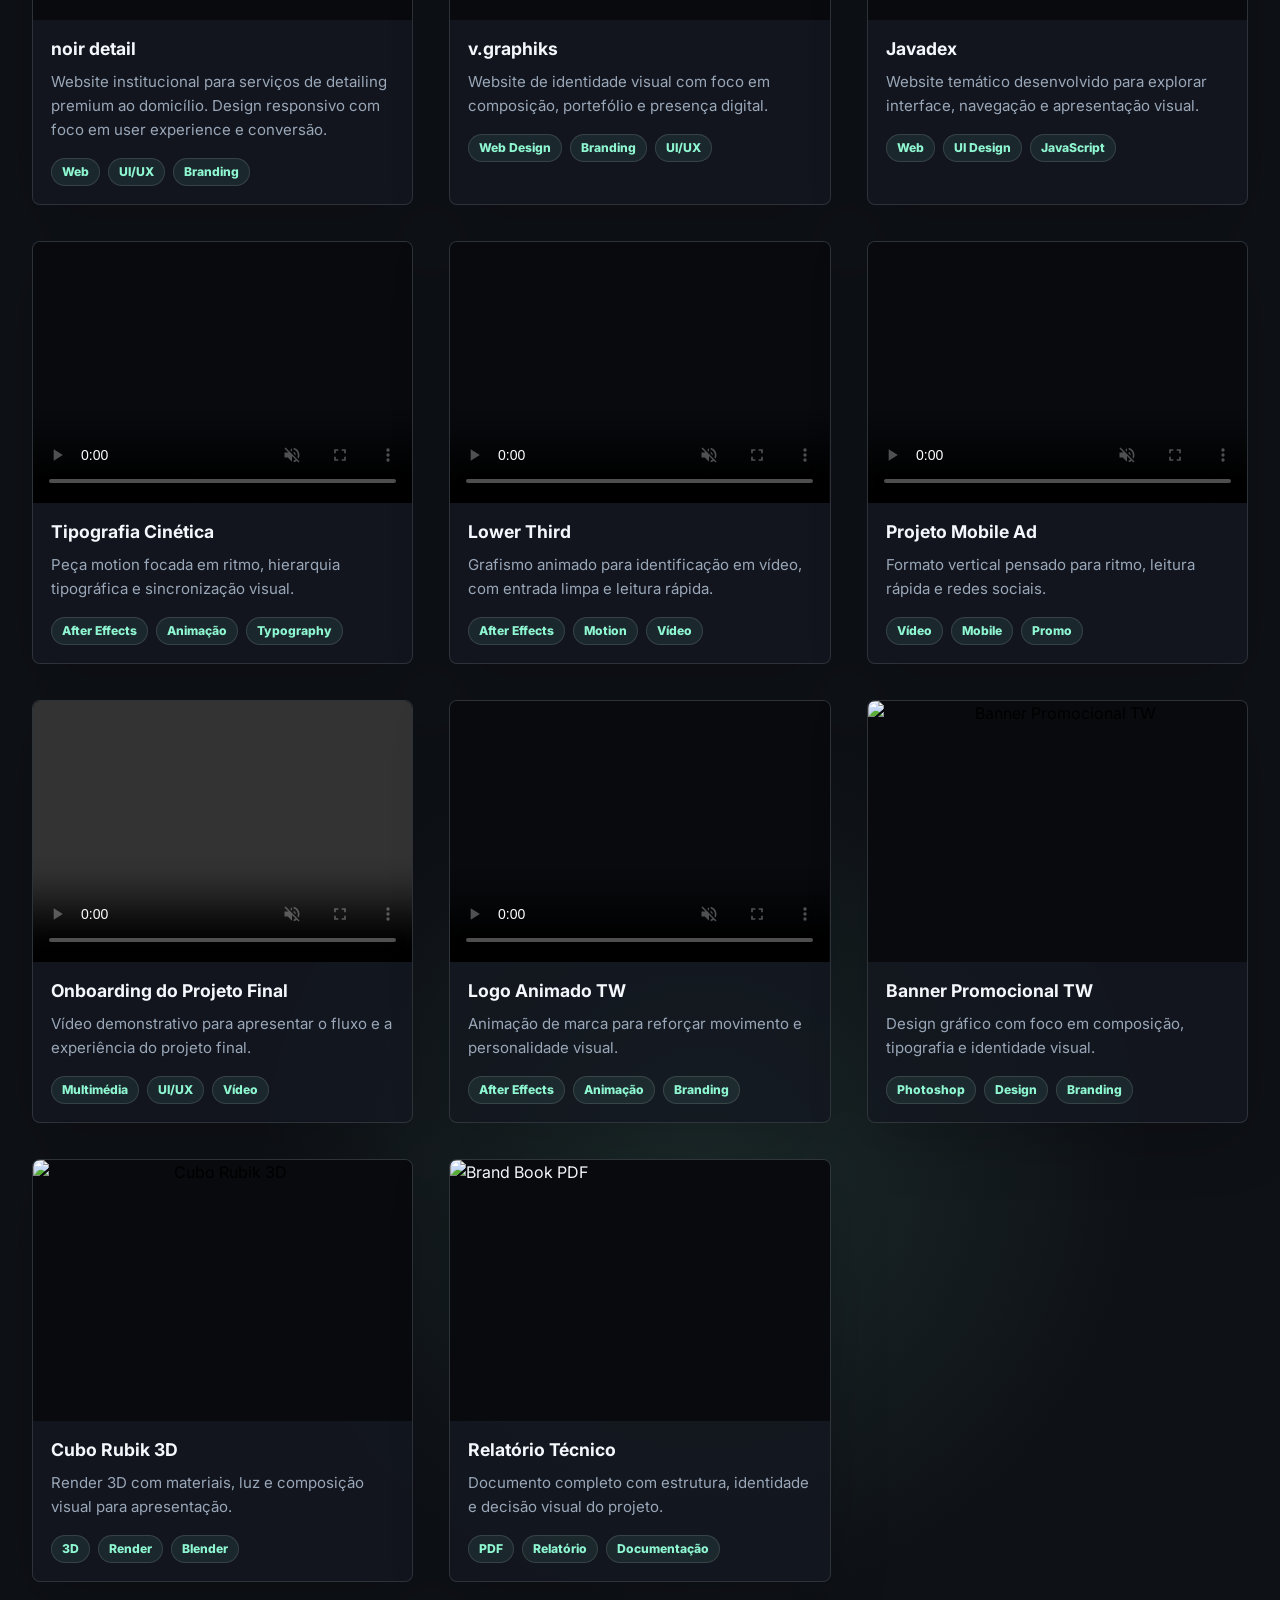
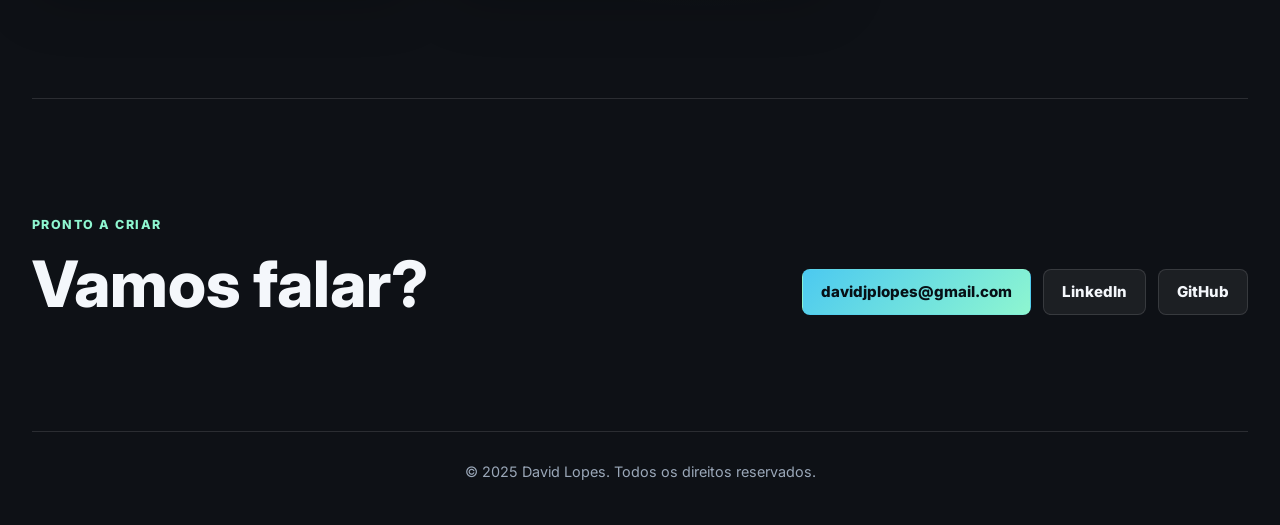
==== commit abf635b4: "Add files via upload" ====
--- a/index.html
+++ b/index.html
@@ -284,7 +284,7 @@
         </article>
 
         <article class="project-card">
-          <div class="project-media video-container">
+          <div class="project-media video-container video-portrait">
             <video class="gallery-video" muted playsinline controls preload="metadata">
               <source src="files/Final_Render_1.mp4" type="video/mp4" />
             </video>
--- a/style.css
+++ b/style.css
@@ -0,0 +1,1070 @@
+@import url("https://fonts.googleapis.com/css2?family=Inter:wght@400;500;600;700;800&display=swap");
+
+:root {
+  --bg: #0e1116;
+  --surface: rgba(20, 24, 32, 0.78);
+  --surface-strong: #171c25;
+  --text: #f4f7fb;
+  --muted: #9aa7b8;
+  --line: rgba(255, 255, 255, 0.12);
+  --accent: #4cc9f0;
+  --accent-2: #8ef6d0;
+  --accent-3: #ffb86b;
+  --shadow: 0 24px 70px rgba(0, 0, 0, 0.38);
+  --radius: 8px;
+  --max-width: 1600px;
+  --header-height: 74px;
+}
+
+* {
+  box-sizing: border-box;
+  margin: 0;
+  padding: 0;
+}
+
+html {
+  scroll-behavior: smooth;
+}
+
+body {
+  min-height: 100vh;
+  font-family: "Inter", Arial, sans-serif;
+  color: var(--text);
+  background:
+    radial-gradient(circle at 12% 18%, rgba(76, 201, 240, 0.18), transparent 28rem),
+    radial-gradient(circle at 88% 8%, rgba(255, 184, 107, 0.12), transparent 24rem),
+    radial-gradient(circle at 55% 82%, rgba(142, 246, 208, 0.11), transparent 28rem),
+    var(--bg);
+  line-height: 1.6;
+}
+
+main {
+  overflow-x: clip;
+}
+
+body::before {
+  content: "";
+  position: fixed;
+  inset: 0;
+  z-index: -1;
+  pointer-events: none;
+  opacity: 0.18;
+  background-image:
+    linear-gradient(rgba(255, 255, 255, 0.08) 1px, transparent 1px),
+    linear-gradient(90deg, rgba(255, 255, 255, 0.08) 1px, transparent 1px);
+  background-size: 58px 58px;
+  mask-image: linear-gradient(to bottom, black, transparent 82%);
+}
+
+a {
+  color: inherit;
+  text-decoration: none;
+}
+
+img,
+video {
+  display: block;
+  max-width: 100%;
+}
+
+button {
+  font: inherit;
+}
+
+.site-header {
+  position: sticky;
+  top: 0;
+  z-index: 20;
+  border-bottom: 1px solid var(--line);
+  background: rgba(14, 17, 22, 0.78);
+  backdrop-filter: blur(18px);
+}
+
+.navbar {
+  width: 100%;
+  min-height: var(--header-height);
+  padding: 0 32px;
+  display: flex;
+  align-items: center;
+  gap: 24px;
+}
+
+.logo {
+  position: relative;
+  display: inline-flex;
+  align-items: center;
+  min-height: 40px;
+  font-size: 1rem;
+  font-weight: 800;
+  letter-spacing: 0;
+  transition: color 180ms ease, transform 180ms ease;
+}
+
+.logo:hover,
+.logo:focus-visible {
+  color: var(--accent-2);
+  transform: translateY(-1px);
+}
+
+.nav-links {
+  display: flex;
+  align-items: center;
+  gap: 6px;
+  margin-left: auto;
+  list-style: none;
+}
+
+.nav-links a {
+  display: inline-flex;
+  min-height: 40px;
+  align-items: center;
+  border-radius: 999px;
+  padding: 0 14px;
+  color: #b8c2d0;
+  font-size: 0.92rem;
+  font-weight: 600;
+  transition: color 180ms ease, background 180ms ease, transform 180ms ease, box-shadow 180ms ease;
+}
+
+.nav-links a:hover,
+.nav-links a:focus-visible,
+.nav-links a.is-active {
+  color: var(--accent-2);
+  background: rgba(142, 246, 208, 0.08);
+}
+
+.nav-links a.is-active {
+  box-shadow: inset 0 0 0 1px rgba(142, 246, 208, 0.18);
+}
+
+.nav-links a:hover,
+.nav-links a:focus-visible {
+  transform: translateY(-1px);
+  box-shadow: inset 0 0 0 1px rgba(142, 246, 208, 0.26);
+}
+
+.language-toggle {
+  display: inline-flex;
+  min-height: 38px;
+  align-items: center;
+  gap: 6px;
+  border: 1px solid var(--line);
+  border-radius: 999px;
+  padding: 0 13px;
+  background: rgba(255, 255, 255, 0.05);
+  color: #b8c2d0;
+  font-size: 0.82rem;
+  font-weight: 800;
+  cursor: pointer;
+  transition: transform 180ms ease, border-color 180ms ease, background 180ms ease;
+}
+
+.language-toggle:hover,
+.language-toggle:focus-visible {
+  transform: translateY(-1px);
+  color: var(--accent-2);
+  border-color: rgba(142, 246, 208, 0.42);
+  background: rgba(142, 246, 208, 0.08);
+}
+
+.menu-toggle {
+  display: none;
+  width: 42px;
+  height: 42px;
+  border: 1px solid var(--line);
+  border-radius: var(--radius);
+  background: rgba(255, 255, 255, 0.06);
+  color: var(--text);
+  cursor: pointer;
+}
+
+.menu-toggle span {
+  display: block;
+  width: 18px;
+  height: 2px;
+  margin: 4px auto;
+  border-radius: 99px;
+  background: currentColor;
+}
+
+.section {
+  width: min(100% - clamp(32px, 5vw, 96px), var(--max-width));
+  margin: 0 auto;
+  padding: 116px 0;
+}
+
+.hero {
+  position: relative;
+  isolation: isolate;
+  min-height: calc(100vh - var(--header-height));
+  display: grid;
+  grid-template-columns: minmax(0, 1120px) minmax(300px, 430px);
+  justify-content: start;
+  align-items: center;
+  gap: clamp(48px, 18vw, 500px);
+  padding-top: 58px;
+}
+
+.hero::before {
+  content: "";
+  position: absolute;
+  top: -24%;
+  bottom: -24%;
+  left: 50%;
+  width: 100vw;
+  margin-left: -50vw;
+  z-index: -1;
+  pointer-events: none;
+  background:
+    linear-gradient(115deg, transparent 18%, rgba(76, 201, 240, 0.18) 34%, transparent 52%),
+    linear-gradient(245deg, transparent 28%, rgba(142, 246, 208, 0.14) 44%, transparent 66%),
+    radial-gradient(circle at 68% 62%, rgba(255, 184, 107, 0.1), transparent 22rem);
+  filter: blur(28px);
+  opacity: 0.85;
+  transform: translate3d(-5%, 0, 0) rotate(-4deg) scale(1.08);
+  animation: home-aurora-flow 28s ease-in-out infinite;
+}
+
+.hero::after {
+  content: "";
+  position: absolute;
+  top: -12%;
+  bottom: -12%;
+  left: 50%;
+  width: 100vw;
+  margin-left: -50vw;
+  z-index: -1;
+  pointer-events: none;
+  opacity: 0.32;
+  background:
+    linear-gradient(100deg, transparent 18%, rgba(255, 255, 255, 0.1) 22%, transparent 30%),
+    linear-gradient(130deg, transparent 42%, rgba(76, 201, 240, 0.16) 48%, transparent 58%),
+    linear-gradient(72deg, transparent 56%, rgba(142, 246, 208, 0.12) 62%, transparent 72%);
+  background-size: 220% 100%, 180% 100%, 240% 100%;
+  background-position: 130% 0, -80% 0, 120% 0;
+  filter: blur(10px);
+  mask-image: linear-gradient(to bottom, transparent, black 16%, black 78%, transparent);
+  animation: home-light-drift 26s ease-in-out infinite;
+}
+
+.hero-content {
+  min-width: 0;
+  max-width: 1120px;
+}
+
+.eyebrow {
+  margin-bottom: 18px;
+  color: var(--accent-2);
+  font-size: 0.78rem;
+  font-weight: 800;
+  letter-spacing: 0.12em;
+  text-transform: uppercase;
+  overflow-wrap: anywhere;
+}
+
+.hero h1,
+.section-heading h2,
+.contact h2 {
+  letter-spacing: 0;
+  line-height: 0.98;
+}
+
+.hero h1 {
+  max-width: 1120px;
+  font-size: clamp(2.4rem, 5vw, 4.55rem);
+  font-weight: 800;
+  overflow-wrap: anywhere;
+}
+
+.hero-kicker {
+  max-width: 1080px;
+  margin-top: 18px;
+  color: var(--text);
+  font-size: clamp(1.1rem, 2vw, 1.42rem);
+  font-weight: 700;
+  line-height: 1.35;
+}
+
+.hero-text {
+  max-width: 1040px;
+  margin-top: 16px;
+  color: var(--muted);
+  font-size: clamp(0.98rem, 1.5vw, 1.1rem);
+  overflow-wrap: anywhere;
+}
+
+.hero-actions,
+.contact-actions {
+  display: flex;
+  flex-wrap: wrap;
+  gap: 12px;
+  margin-top: 34px;
+}
+
+.button {
+  display: inline-flex;
+  min-height: 46px;
+  align-items: center;
+  justify-content: center;
+  border: 1px solid var(--line);
+  border-radius: var(--radius);
+  padding: 0 18px;
+  text-align: center;
+  overflow-wrap: anywhere;
+  font-size: 0.94rem;
+  font-weight: 800;
+  transition: transform 180ms ease, border-color 180ms ease, background 180ms ease;
+}
+
+.button:hover {
+  transform: translateY(-2px);
+}
+
+.button.primary {
+  border-color: transparent;
+  background: linear-gradient(135deg, var(--accent), var(--accent-2));
+  color: #071016;
+}
+
+.button.secondary {
+  background: rgba(255, 255, 255, 0.06);
+  color: var(--text);
+}
+
+.hero-visual {
+  position: relative;
+  display: grid;
+  gap: 14px;
+  width: min(100%, 420px);
+  justify-self: end;
+  left: -50px;
+  animation: portrait-flow-in 900ms 180ms cubic-bezier(0.16, 1, 0.3, 1) both;
+}
+
+.hero-visual::before {
+  content: "";
+  position: absolute;
+  inset: 36px -18px auto auto;
+  width: 52%;
+  aspect-ratio: 1;
+  border-radius: 50%;
+  background: rgba(76, 201, 240, 0.18);
+  filter: blur(34px);
+  z-index: -1;
+  animation: portrait-glow-flow 8s ease-in-out infinite;
+}
+
+.portrait-card {
+  position: relative;
+  overflow: hidden;
+  border: 1px solid var(--line);
+  border-radius: var(--radius);
+  background: linear-gradient(160deg, rgba(255, 255, 255, 0.12), rgba(255, 255, 255, 0.03));
+  box-shadow: var(--shadow);
+  animation: portrait-float 5.8s 1.1s ease-in-out infinite;
+}
+
+.portrait-card::after {
+  content: "";
+  position: absolute;
+  inset: 0;
+  background: linear-gradient(115deg, transparent 24%, rgba(255, 255, 255, 0.16), transparent 54%);
+  opacity: 0;
+  transform: translateX(-120%);
+  pointer-events: none;
+  animation: portrait-sheen 1.25s 680ms ease-out forwards;
+}
+
+.portrait-card img {
+  width: 100%;
+  aspect-ratio: 4 / 5;
+  object-fit: cover;
+}
+
+.portrait-caption {
+  position: absolute;
+  left: 16px;
+  right: 16px;
+  bottom: 16px;
+  display: grid;
+  gap: 3px;
+  border: 1px solid rgba(255, 255, 255, 0.18);
+  border-radius: var(--radius);
+  padding: 16px;
+  background: rgba(7, 10, 14, 0.72);
+  backdrop-filter: blur(18px);
+}
+
+.portrait-caption span {
+  color: var(--muted);
+  font-size: 0.95rem;
+  font-weight: 700;
+}
+
+.portrait-caption strong {
+  font-size: 1.05rem;
+}
+
+.section-heading {
+  max-width: 720px;
+  margin-bottom: 48px;
+}
+
+.section-intro {
+  max-width: 640px;
+  margin-top: 20px;
+  color: var(--muted);
+  font-size: 1rem;
+  overflow-wrap: anywhere;
+}
+
+.section-heading h2,
+.contact h2 {
+  font-size: clamp(2.2rem, 5vw, 4.6rem);
+  font-weight: 800;
+  overflow-wrap: anywhere;
+}
+
+.projects .section-heading h2 {
+  font-size: clamp(2.1rem, 4.3vw, 4rem);
+}
+
+.about {
+  display: grid;
+  grid-template-columns: minmax(0, 0.78fr) minmax(280px, 1fr);
+  align-items: start;
+  gap: 68px;
+}
+
+.about .section-heading {
+  margin-bottom: 0;
+}
+
+.about-content {
+  padding-left: 28px;
+}
+
+.about-content p {
+  color: var(--muted);
+  font-size: clamp(1rem, 1.6vw, 1.16rem);
+  line-height: 1.75;
+  overflow-wrap: anywhere;
+}
+
+.skill-categories {
+  display: flex;
+  flex-wrap: wrap;
+  gap: 10px;
+  margin: -14px 0 24px;
+}
+
+.category-btn {
+  display: inline-flex;
+  min-height: 34px;
+  align-items: center;
+  border: 1px solid rgba(142, 246, 208, 0.18);
+  border-radius: 999px;
+  padding: 0 16px;
+  color: var(--muted);
+  background: rgba(255, 255, 255, 0.03);
+  font-size: 0.82rem;
+  font-weight: 800;
+  cursor: pointer;
+  transition: transform 180ms ease, border-color 180ms ease, background 180ms ease, color 180ms ease;
+}
+
+.category-btn:hover,
+.category-btn:focus-visible {
+  color: var(--text);
+  border-color: rgba(142, 246, 208, 0.42);
+  background: rgba(142, 246, 208, 0.08);
+  transform: translateY(-1px);
+}
+
+.category-btn.active {
+  color: #071016;
+  background: linear-gradient(135deg, var(--accent), var(--accent-2));
+  border-color: transparent;
+  box-shadow: 0 4px 12px rgba(142, 246, 208, 0.2);
+}
+
+.category-btn.active:hover {
+  transform: translateY(-1px);
+  background: linear-gradient(135deg, var(--accent), var(--accent-2));
+  color: #071016;
+}
+
+.skill-card.hidden {
+  display: none !important;
+}
+
+.skills-grid {
+  display: grid;
+  grid-template-columns: repeat(4, minmax(150px, 1fr));
+  gap: 32px;
+}
+
+.skill-card {
+  position: relative;
+  min-height: 142px;
+  overflow: hidden;
+  display: grid;
+  grid-template-rows: 1fr auto;
+  align-items: center;
+  justify-items: center;
+  gap: 16px;
+  border: 1px solid var(--line);
+  border-radius: var(--radius);
+  padding: 20px 16px 16px;
+  background: var(--surface);
+  box-shadow: 0 16px 40px rgba(0, 0, 0, 0.18);
+  outline: none;
+  transition: transform 180ms ease, border-color 180ms ease, background 180ms ease;
+}
+
+.skill-card:hover,
+.skill-card:focus,
+.skill-card:focus-visible {
+  transform: translateY(-4px);
+  border-color: rgba(76, 201, 240, 0.55);
+  background: rgba(28, 34, 45, 0.86);
+}
+
+.skill-card img {
+  width: 58px;
+  height: 58px;
+  object-fit: contain;
+}
+
+.skill-card img.framed-skill-icon {
+  box-sizing: border-box;
+  padding: 8px;
+  border: 2px solid #3a4255;
+  border-radius: 14px;
+  background: #171b24;
+}
+
+.skill-card span {
+  width: 100%;
+  border-top: 1px solid var(--line);
+  padding-top: 13px;
+  color: var(--text);
+  font-size: 0.94rem;
+  font-weight: 800;
+  text-align: center;
+}
+
+.skill-summary {
+  position: absolute;
+  inset: 10px;
+  display: grid;
+  place-items: center;
+  margin: 0;
+  border: 1px solid rgba(76, 201, 240, 0.3);
+  border-radius: calc(var(--radius) - 4px);
+  padding: 18px;
+  background: rgba(14, 17, 22, 0.96);
+  color: var(--text);
+  font-size: 0.9rem;
+  font-weight: 700;
+  line-height: 1.42;
+  text-align: center;
+  opacity: 0;
+  pointer-events: none;
+  transform: translateY(8px) scale(0.98);
+  transition: opacity 180ms ease, transform 180ms ease;
+}
+
+.skill-card:hover .skill-summary,
+.skill-card:focus .skill-summary,
+.skill-card:focus-visible .skill-summary {
+  opacity: 1;
+  transform: translateY(0) scale(1);
+}
+
+@media (hover: hover) {
+  .skill-card:focus {
+    transform: none;
+    border-color: var(--line);
+    background: var(--surface);
+  }
+
+  .skill-card:hover,
+  .skill-card:focus-visible {
+    transform: translateY(-4px);
+    border-color: rgba(76, 201, 240, 0.55);
+    background: rgba(28, 34, 45, 0.86);
+  }
+
+  .skill-card:focus .skill-summary {
+    opacity: 0;
+    transform: translateY(8px) scale(0.98);
+  }
+
+  .skill-card:hover .skill-summary,
+  .skill-card:focus-visible .skill-summary {
+    opacity: 1;
+    transform: translateY(0) scale(1);
+  }
+}
+
+.projects-grid {
+  display: grid;
+  grid-template-columns: repeat(3, minmax(0, 1fr));
+  gap: 36px;
+}
+
+.project-card {
+  min-width: 0;
+  overflow: hidden;
+  border: 1px solid var(--line);
+  border-radius: var(--radius);
+  background: var(--surface);
+  box-shadow: 0 18px 60px rgba(0, 0, 0, 0.2);
+  transition: transform 450ms cubic-bezier(0.16, 1, 0.3, 1), box-shadow 350ms ease, border-color 350ms ease;
+}
+
+.project-card:hover {
+  border-color: rgba(255, 255, 255, 0.5);
+  box-shadow: 0 30px 80px rgba(0, 0, 0, 0.4), 0 0 30px 2px rgba(255, 255, 255, 0.18);
+}
+
+.project-media,
+.image-button {
+  position: relative;
+  width: 100%;
+  aspect-ratio: 16 / 11;
+  overflow: hidden;
+  border: 0;
+  background: #080a0e;
+}
+
+  .project-media video {
+    width: 100%;
+    height: 100%;
+    object-fit: cover;
+    transition: transform 220ms ease;
+  }
+
+  .project-media.video-portrait video {
+    object-fit: contain;
+    background: #000;
+  }
+  border: 1px solid rgba(255, 255, 255, 0.22);
+  border-radius: 50%;
+  background: rgba(7, 10, 14, 0.64);
+  backdrop-filter: blur(14px);
+  box-shadow: 0 18px 45px rgba(0, 0, 0, 0.35);
+  cursor: pointer;
+  opacity: 0;
+  transform: translate(-50%, -50%) scale(0.88);
+  transition: opacity 180ms ease, transform 180ms ease, background 180ms ease;
+}
+
+.video-play::before {
+  content: "";
+  position: absolute;
+  left: calc(50% + 3px);
+  top: 50%;
+  border-top: 11px solid transparent;
+  border-bottom: 11px solid transparent;
+  border-left: 16px solid var(--accent-2);
+  transform: translate(-50%, -50%);
+}
+
+.video-container:hover .video-play,
+.video-play:focus-visible {
+  opacity: 1;
+  transform: translate(-50%, -50%) scale(1);
+}
+
+.video-play:hover,
+.video-play:focus-visible {
+  background: rgba(7, 10, 14, 0.78);
+}
+
+.video-container.is-playing .video-play {
+  opacity: 0;
+  pointer-events: none;
+}
+
+.image-button {
+  display: block;
+  cursor: zoom-in;
+}
+
+.image-button img {
+  display: block;
+  width: 100%;
+  height: 100%;
+  object-fit: cover;
+}
+
+a.image-button {
+  cursor: pointer;
+}
+
+.project-info {
+  padding: 18px;
+  min-width: 0;
+}
+
+.project-info h3 {
+  font-size: 1.1rem;
+  line-height: 1.25;
+  overflow-wrap: anywhere;
+}
+
+.project-info p {
+  margin-top: 10px;
+  color: var(--muted);
+  font-size: 0.94rem;
+  overflow-wrap: anywhere;
+}
+
+.tags {
+  display: flex;
+  flex-wrap: wrap;
+  gap: 8px;
+  margin-top: 16px;
+}
+
+.tags span {
+  display: inline-flex;
+  min-height: 28px;
+  align-items: center;
+  border: 1px solid var(--line);
+  border-radius: 999px;
+  padding: 0 10px;
+  color: var(--accent-2);
+  background: rgba(142, 246, 208, 0.08);
+  font-size: 0.76rem;
+  font-weight: 800;
+}
+
+.contact {
+  display: grid;
+  grid-template-columns: minmax(0, 1fr) auto;
+  align-items: end;
+  gap: 32px;
+  border-top: 1px solid var(--line);
+  min-width: 0;
+}
+
+.contact-actions {
+  justify-content: flex-end;
+  margin-top: 0;
+  min-width: 0;
+}
+
+.site-footer {
+  width: min(100% - clamp(32px, 5vw, 96px), var(--max-width));
+  margin: 0 auto;
+  border-top: 1px solid var(--line);
+  padding: 28px 0 42px;
+  color: var(--muted);
+  font-size: 0.9rem;
+  text-align: center;
+}
+
+.modal {
+  position: fixed;
+  inset: 0;
+  z-index: 100;
+  display: grid;
+  place-items: center;
+  padding: 24px;
+  background: rgba(4, 6, 10, 0.86);
+  backdrop-filter: blur(14px);
+}
+
+.modal-content {
+  max-width: min(1100px, 94vw);
+  max-height: 86vh;
+  border-radius: var(--radius);
+  box-shadow: var(--shadow);
+}
+
+.close {
+  position: fixed;
+  top: 18px;
+  right: 18px;
+  display: grid;
+  width: 42px;
+  height: 42px;
+  place-items: center;
+  border: 1px solid var(--line);
+  border-radius: var(--radius);
+  background: rgba(255, 255, 255, 0.08);
+  color: var(--text);
+  font-size: 1.8rem;
+  line-height: 1;
+  cursor: pointer;
+}
+
+.reveal {
+  opacity: 0;
+  transform: translateY(18px);
+  transition: opacity 520ms ease, transform 520ms ease;
+}
+
+.reveal.is-visible {
+  opacity: 1;
+  transform: translateY(0);
+}
+
+@keyframes portrait-flow-in {
+  from {
+    opacity: 0;
+    transform: translateY(22px);
+    filter: blur(10px);
+  }
+
+  to {
+    opacity: 1;
+    transform: translateY(0);
+    filter: blur(0);
+  }
+}
+
+@keyframes portrait-float {
+  0% {
+    transform: translate3d(0, 0, 0);
+  }
+
+  50% {
+    transform: translate3d(0, -14px, 0);
+  }
+
+  100% {
+    transform: translate3d(0, 0, 0);
+  }
+}
+
+@keyframes portrait-glow-flow {
+  0%,
+  100% {
+    opacity: 0.72;
+    transform: translate3d(0, 0, 0) scale(1);
+  }
+
+  50% {
+    opacity: 1;
+    transform: translate3d(-16px, 18px, 0) scale(1.14);
+  }
+}
+
+@keyframes portrait-sheen {
+  0% {
+    opacity: 0;
+    transform: translateX(-120%);
+  }
+
+  35% {
+    opacity: 1;
+  }
+
+  100% {
+    opacity: 0;
+    transform: translateX(120%);
+  }
+}
+
+@keyframes home-aurora-flow {
+  0%,
+  100% {
+    opacity: 0.58;
+    transform: translate3d(-14%, -2%, 0) rotate(-5deg) scale(1.12);
+  }
+
+  50% {
+    opacity: 0.95;
+    transform: translate3d(14%, 4%, 0) rotate(4deg) scale(1.2);
+  }
+}
+
+@keyframes home-light-drift {
+  0%,
+  100% {
+    opacity: 0.18;
+    background-position: 130% 0, -80% 0, 120% 0;
+    transform: translate3d(-8%, 0, 0);
+  }
+
+  50% {
+    opacity: 0.42;
+    background-position: -90% 0, 130% 0, -110% 0;
+    transform: translate3d(8%, -1%, 0);
+  }
+}
+
+@media (max-width: 980px) {
+  .section {
+    padding: 88px 0;
+  }
+
+  .section-heading {
+    margin-bottom: 40px;
+  }
+
+  .hero {
+    grid-template-columns: 1fr;
+    min-height: auto;
+    gap: 34px;
+  }
+
+  .hero-content {
+    max-width: 720px;
+  }
+
+  .hero-visual {
+    max-width: 360px;
+    justify-self: start;
+    left: 0;
+  }
+
+  .skills-grid,
+  .projects-grid {
+    grid-template-columns: repeat(2, minmax(0, 1fr));
+  }
+
+  .about {
+    grid-template-columns: 1fr;
+    gap: 30px;
+  }
+
+  .about-content {
+    padding-left: 0;
+  }
+
+}
+
+@media (max-width: 720px) {
+  .navbar {
+    padding: 0 12px;
+  }
+
+  .menu-toggle {
+    display: block;
+  }
+
+  .nav-links {
+    position: fixed;
+    top: var(--header-height);
+    left: 12px;
+    right: 12px;
+    display: grid;
+    gap: 6px;
+    border: 1px solid var(--line);
+    border-radius: var(--radius);
+    padding: 10px;
+    background: rgba(14, 17, 22, 0.96);
+    box-shadow: var(--shadow);
+    opacity: 0;
+    pointer-events: none;
+    transform: translateY(-10px);
+    transition: opacity 180ms ease, transform 180ms ease;
+  }
+
+  .nav-links.active {
+    opacity: 1;
+    pointer-events: auto;
+    transform: translateY(0);
+  }
+
+  .nav-links a {
+    width: 100%;
+    justify-content: center;
+  }
+
+  .language-toggle {
+    min-height: 42px;
+    margin-left: auto;
+  }
+
+  .section {
+    width: min(100% - 24px, var(--max-width));
+    padding: 74px 0;
+  }
+
+  .section-heading {
+    margin-bottom: 34px;
+  }
+
+  .section-heading h2,
+  .contact h2 {
+    font-size: clamp(2rem, 9vw, 2.65rem);
+    line-height: 1.05;
+  }
+
+  .section-intro {
+    margin-top: 16px;
+  }
+
+  .hero {
+    padding-top: 54px;
+  }
+
+  .hero h1 {
+    font-size: clamp(2.1rem, 10vw, 2.75rem);
+  }
+
+  .hero-kicker {
+    font-size: 1.08rem;
+  }
+
+  .portrait-card img {
+    aspect-ratio: 1 / 1.12;
+  }
+
+  .hero-actions,
+  .contact-actions {
+    flex-direction: column;
+  }
+
+  .button {
+    width: 100%;
+  }
+
+  .skills-grid {
+    grid-template-columns: repeat(2, minmax(0, 1fr));
+    gap: 18px;
+  }
+
+  .projects-grid,
+  .contact {
+    grid-template-columns: 1fr;
+  }
+
+  .skill-categories {
+    margin-top: -10px;
+  }
+
+  .skill-card {
+    min-height: 140px;
+  }
+
+  .skill-card span {
+    font-size: 0.9rem;
+  }
+
+  .skill-summary {
+    font-size: 0.84rem;
+    padding: 14px;
+  }
+
+  .contact-actions {
+    justify-content: stretch;
+  }
+}
+
+@media (prefers-reduced-motion: reduce) {
+  *,
+  *::before,
+  *::after {
+    scroll-behavior: auto !important;
+    transition-duration: 0.01ms !important;
+    animation-duration: 0.01ms !important;
+    animation-iteration-count: 1 !important;
+  }
+}
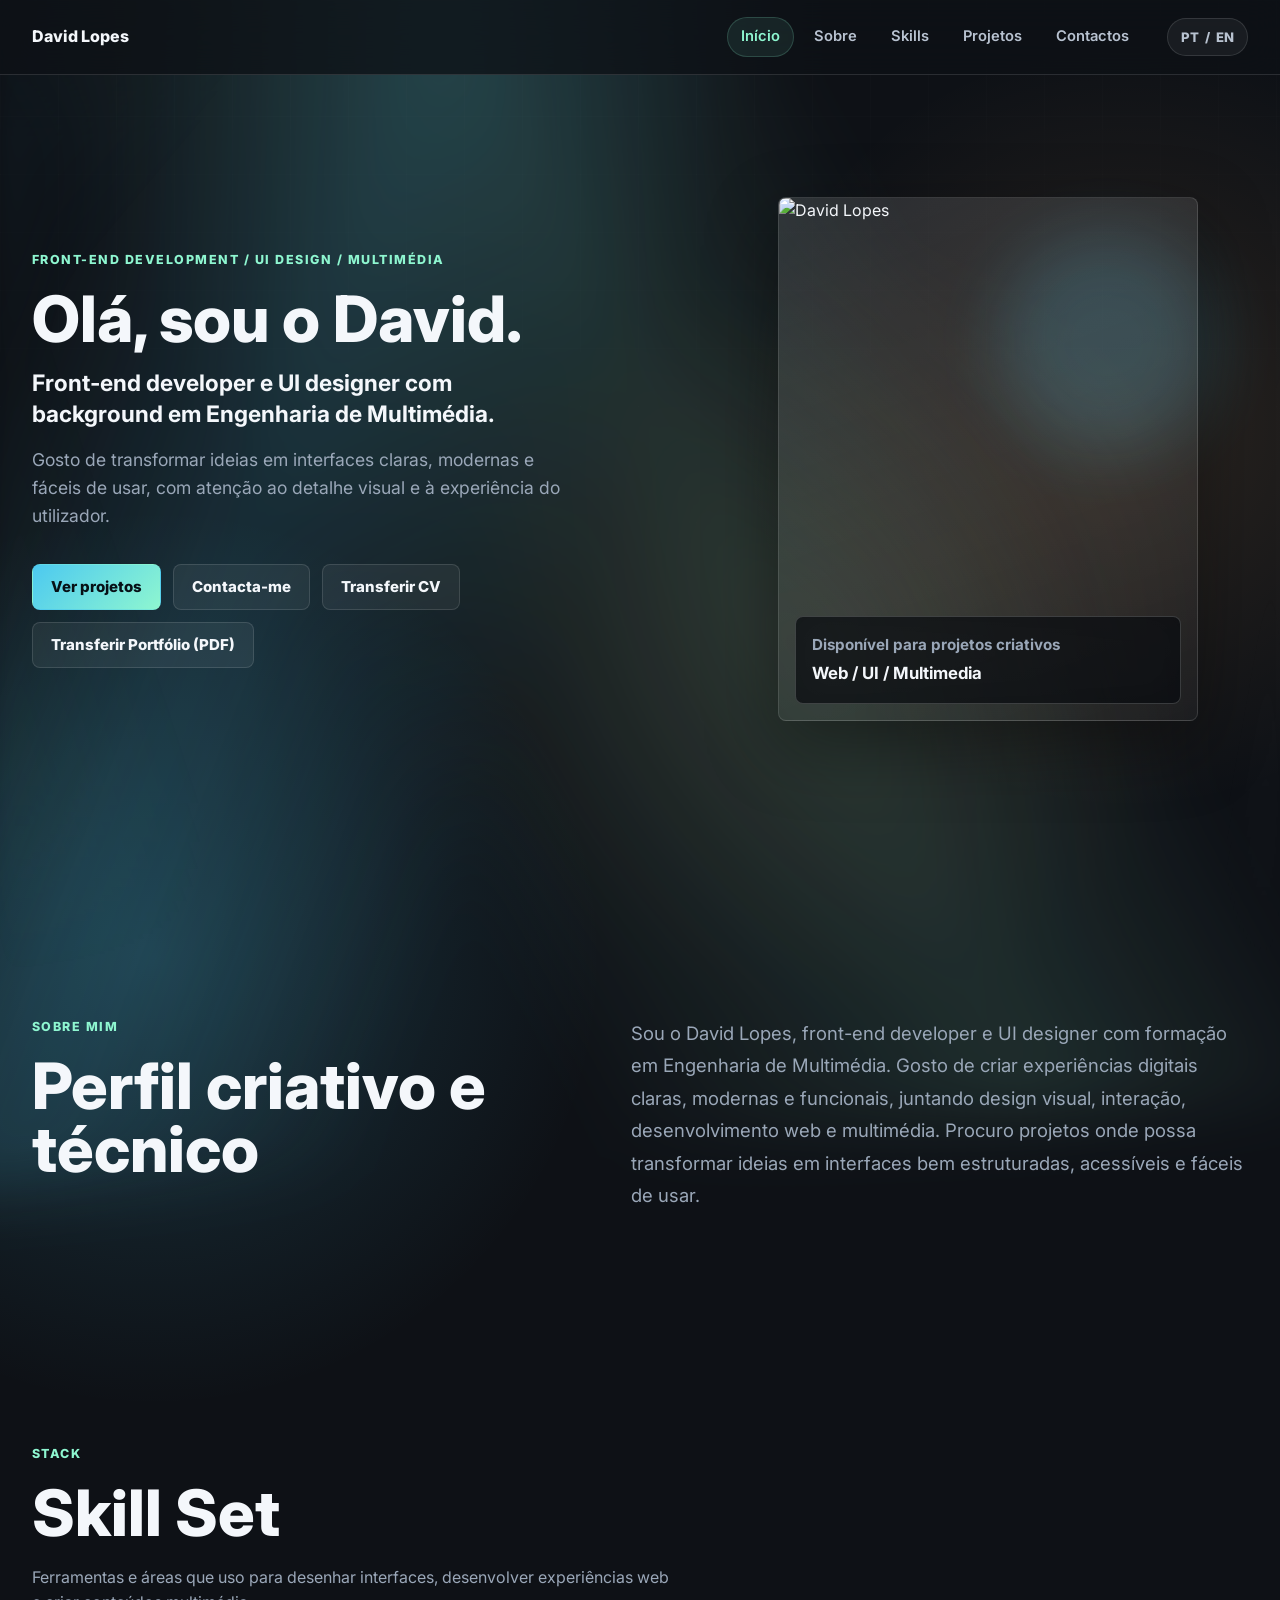
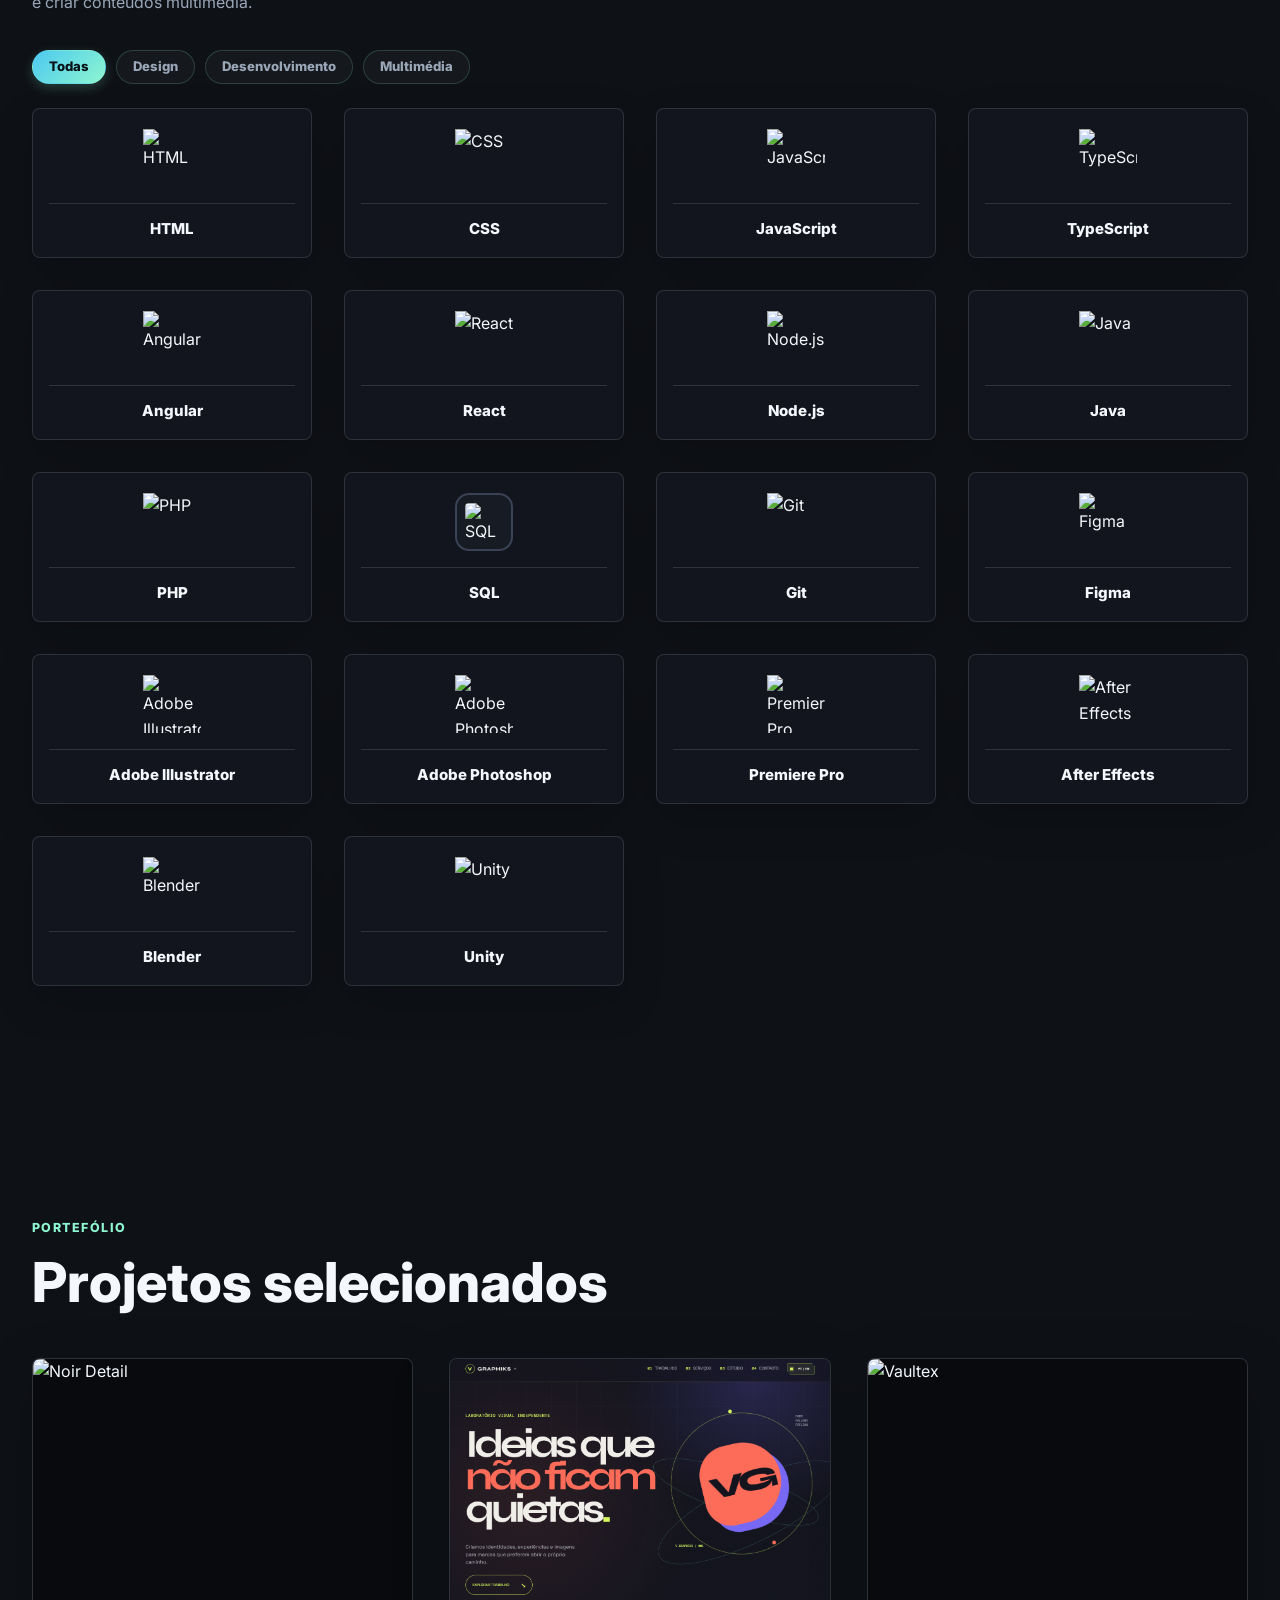
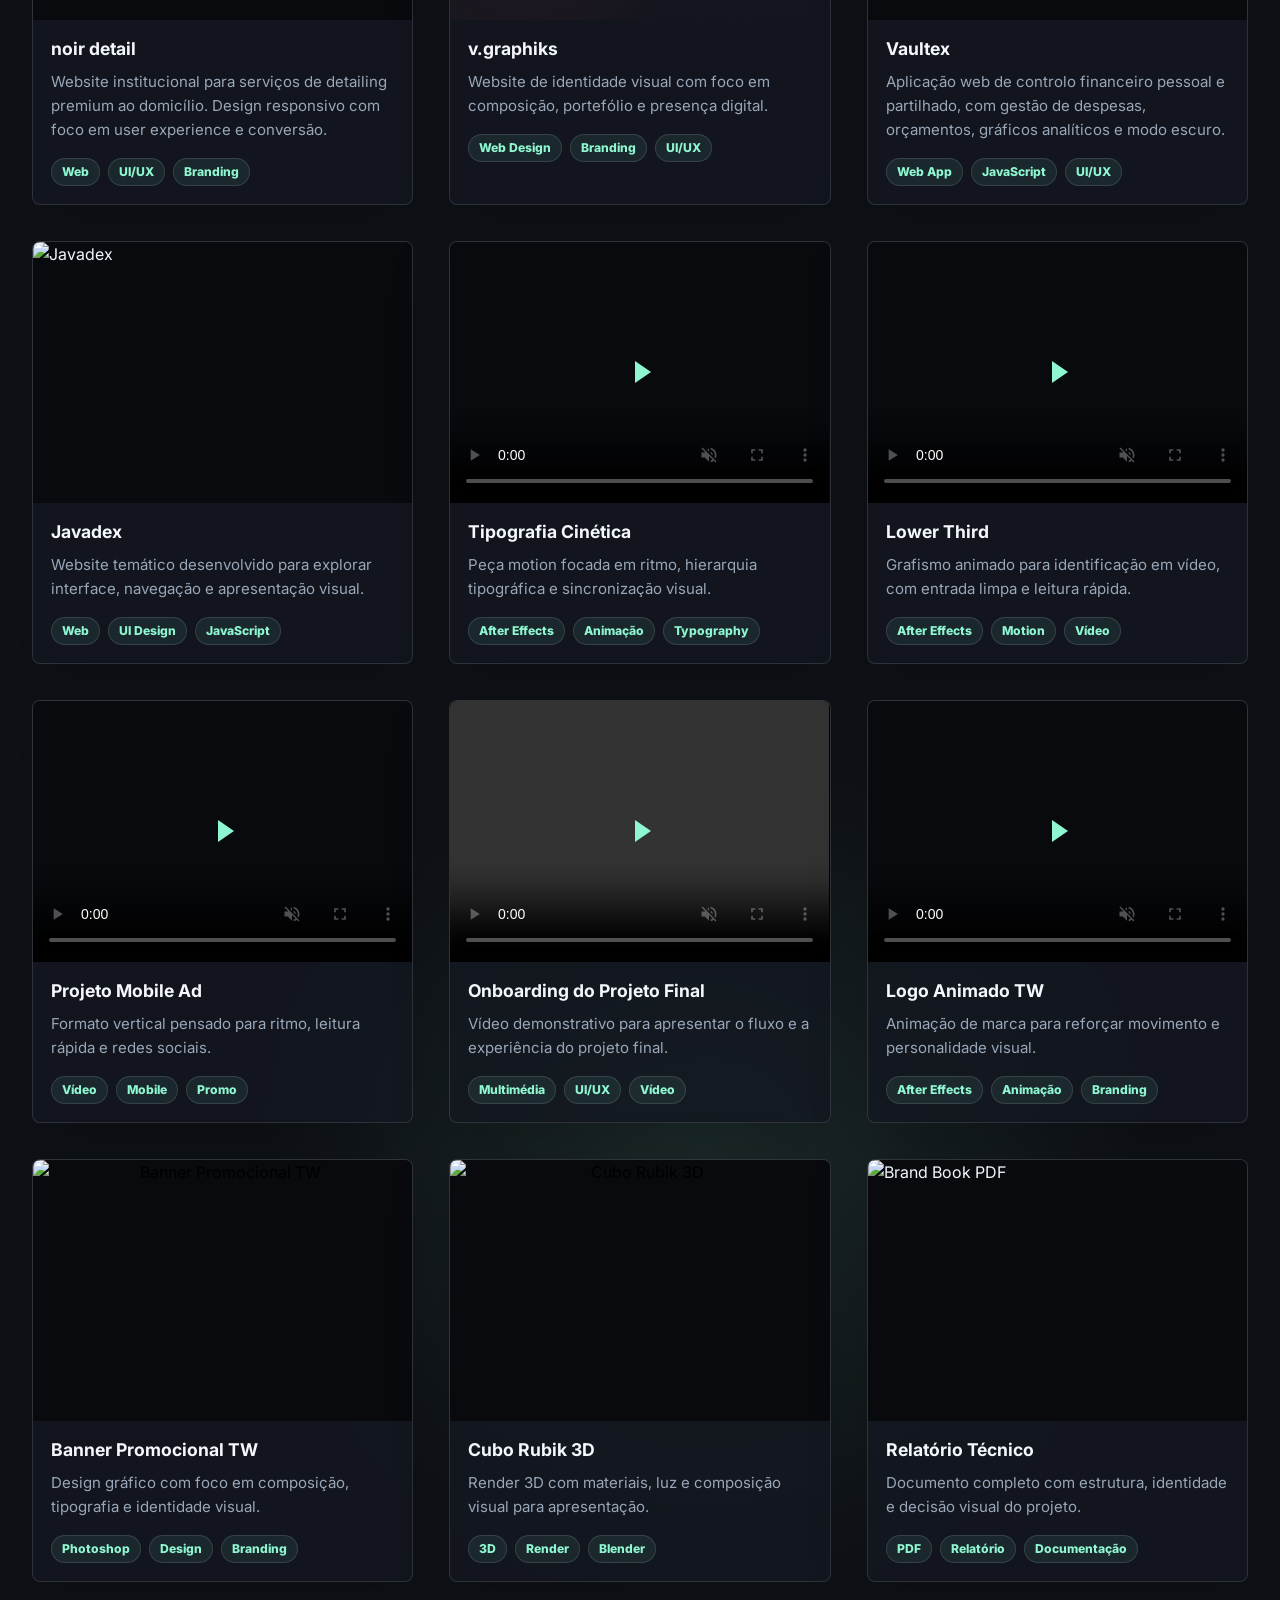
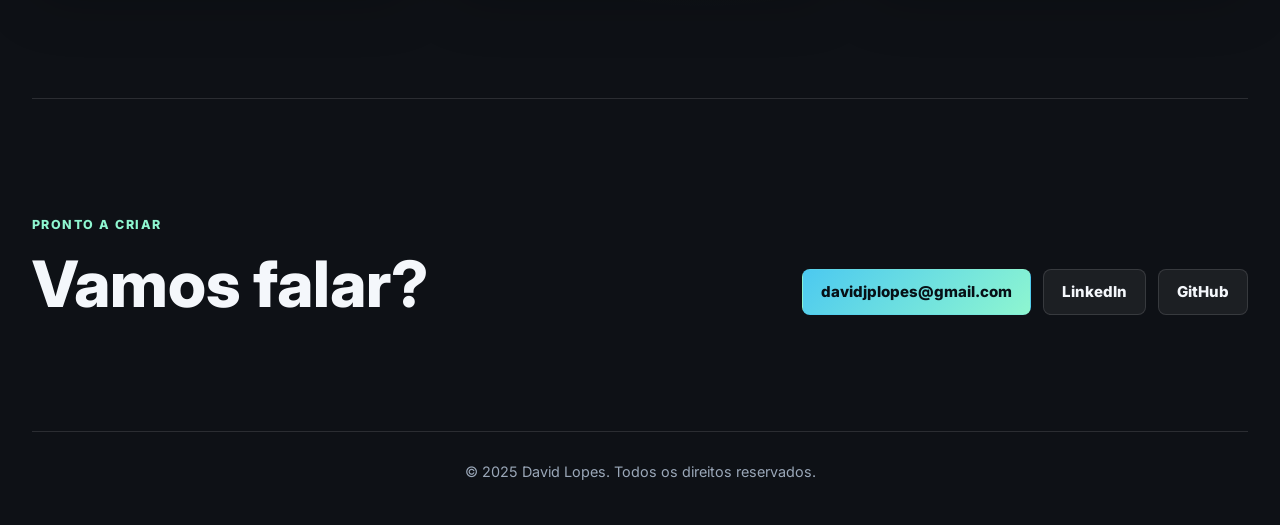
==== commit c2af53aa: "Add files via upload" ====
--- a/index.html
+++ b/index.html
@@ -213,6 +213,21 @@
         </article>
 
         <article class="project-card">
+          <a class="image-button" href="https://dlopes02.github.io/Vaultex/" target="_blank" rel="noreferrer" aria-label="Abrir Vaultex" data-i18n-attr="aria-label:projects.vaultexAria">
+            <img src="files/vaultex.png" alt="Vaultex" />
+          </a>
+          <div class="project-info">
+            <h3 data-i18n="projects.vaultex.title">Vaultex</h3>
+            <p data-i18n="projects.vaultex.text">Aplicação web de controlo financeiro pessoal e partilhado, com gestão de despesas, orçamentos, gráficos analíticos e modo escuro.</p>
+            <div class="tags">
+              <span>Web App</span>
+              <span>JavaScript</span>
+              <span>UI/UX</span>
+            </div>
+          </div>
+        </article>
+
+        <article class="project-card">
           <a class="image-button" href="https://dlopes02.github.io/javadex/" target="_blank" rel="noreferrer" aria-label="Abrir Javadex" data-i18n-attr="aria-label:projects.javadexAria">
             <img src="files/javadex.png" alt="Javadex" />
           </a>
--- a/style.css
+++ b/style.css
@@ -650,16 +650,6 @@
     object-fit: contain;
     background: #000;
   }
-  border: 1px solid rgba(255, 255, 255, 0.22);
-  border-radius: 50%;
-  background: rgba(7, 10, 14, 0.64);
-  backdrop-filter: blur(14px);
-  box-shadow: 0 18px 45px rgba(0, 0, 0, 0.35);
-  cursor: pointer;
-  opacity: 0;
-  transform: translate(-50%, -50%) scale(0.88);
-  transition: opacity 180ms ease, transform 180ms ease, background 180ms ease;
-}
 
 .video-play::before {
   content: "";
